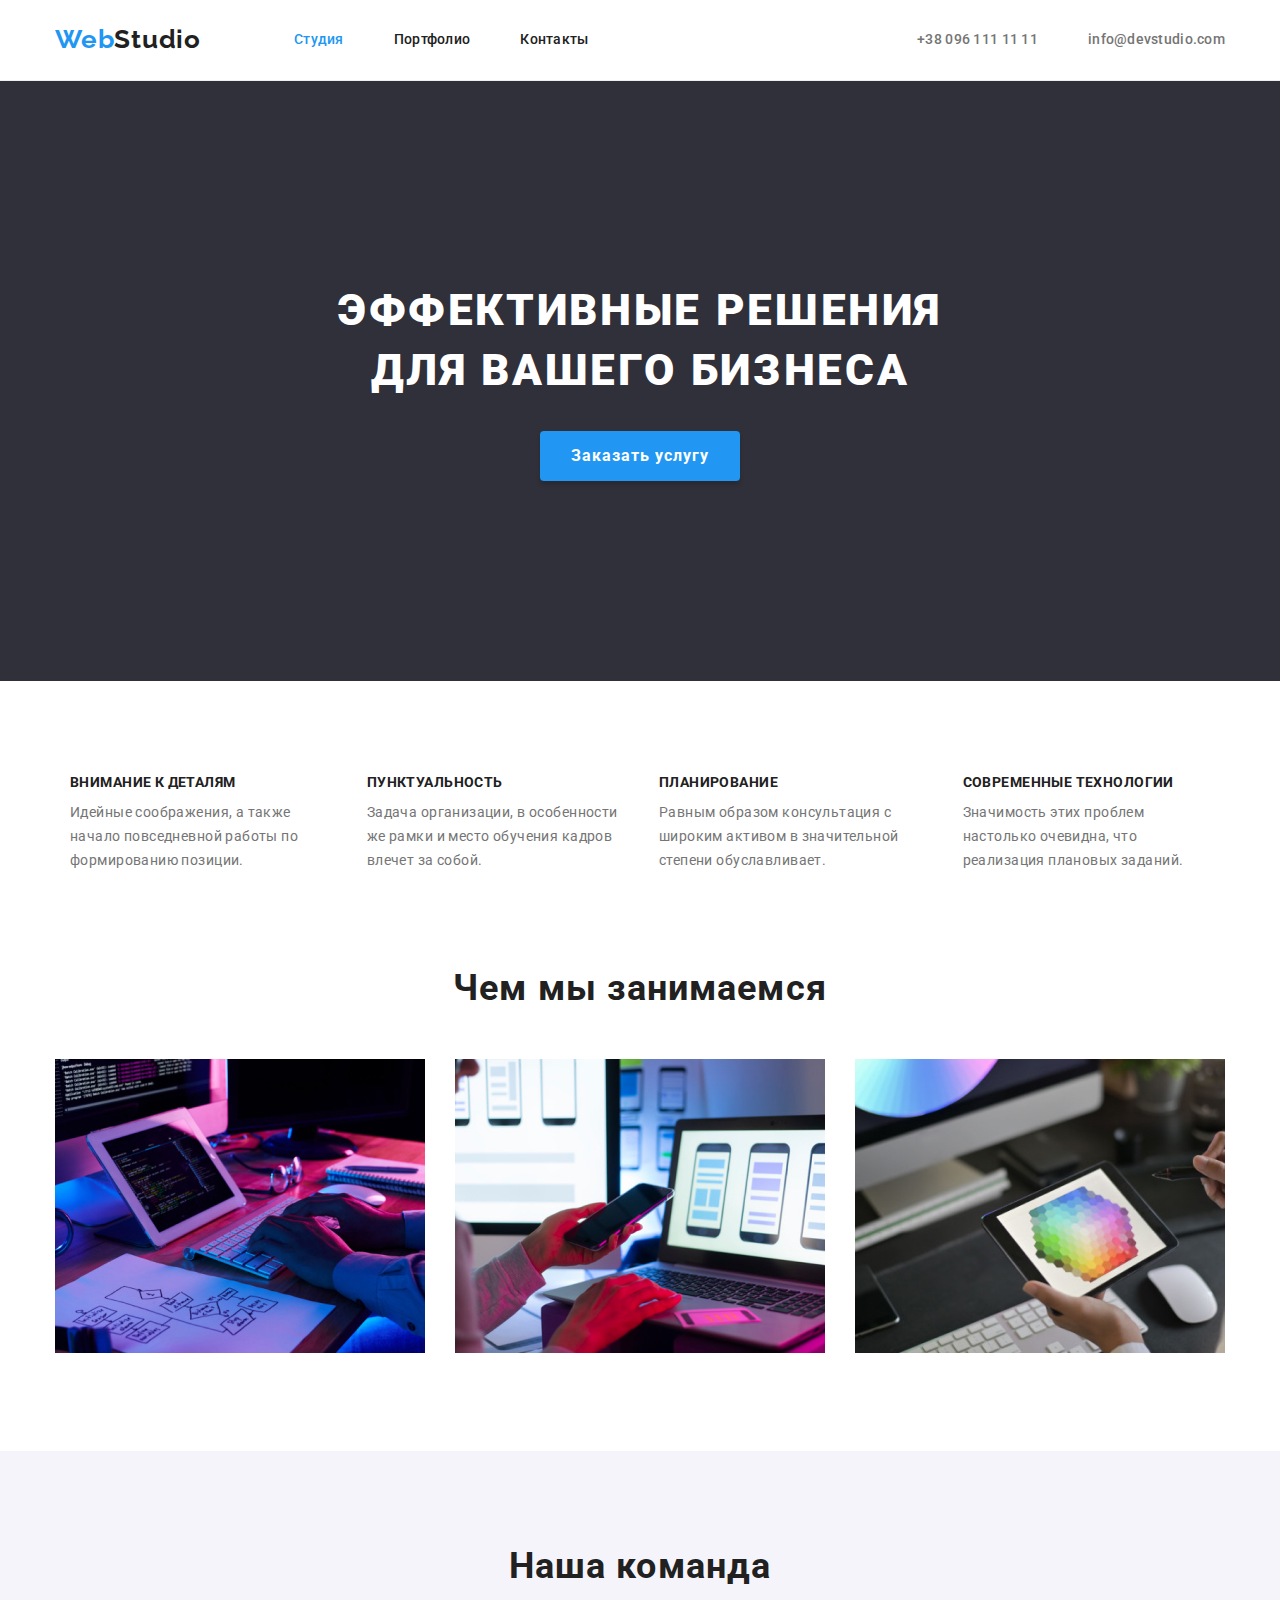
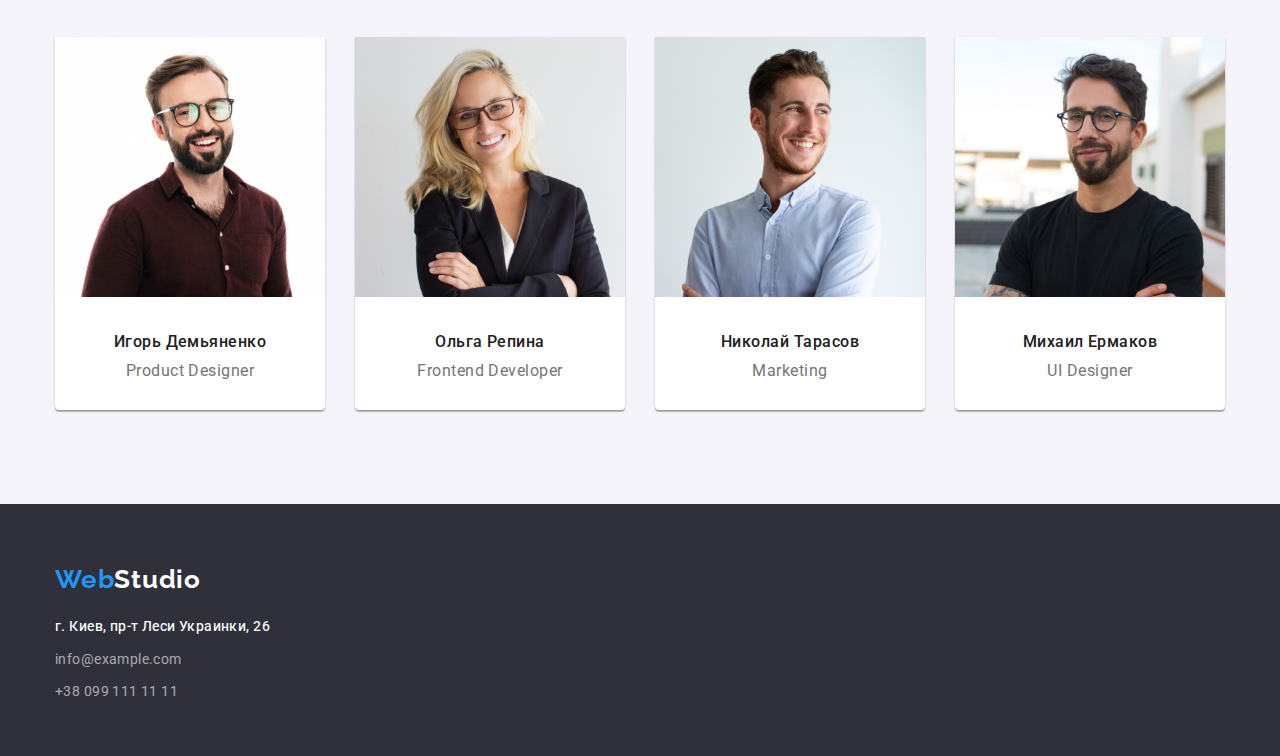
==== index.html @ ed9ee573 "go" ====
<!DOCTYPE html>
<html lang="en">
<head>
    <meta charset="UTF-8">
    <meta http-equiv="X-UA-Compatible" content="IE=edge">
    <meta name="viewport" content="width=device-width, initial-scale=1.0">
    <title>goit-markup</title>
    
    <link href="https://fonts.googleapis.com/css2?family=Raleway:wght@700&family=Roboto:wght@400;500;700;900&display=swap"
        rel="stylesheet">
    <link rel="stylesheet" href="https://cdnjs.cloudflare.com/ajax/libs/modern-normalize/1.0.0/modern-normalize.min.css" />
    <link rel="stylesheet" href="./css/styles.css">
</head>

<body>

    <header>
        <div class="container">
        <a href="./index.html"><span class="web">Web</span><span class="studio-up">Studio</span></a>
        <nav>
        <ul class="navigation">
            
            <li><a href="./index.html" class="studio active">Студия</a></li>
            <li><a href="./portfolio.html" class="portfolio">Портфолио</a></li>
            <li><a href="" class="contacts">Контакты</a></li>
        </ul>
        </nav> 
        <ul class="info">
            <li><a href="+380961111111" class="tel">+38 096 111 11 11</a></li>
            <li><a href="mailto:info@devstudio.com" class="mail">info@devstudio.com</a></li>
        </ul>
        </div>
    </header>

    <main>
        <section class="box-section">
            <div class="container">
            <h1 class="box-word">Эффективные решения для вашего бизнеса</h1>
            <button type="button" class="button-word">Заказать услугу</button>
            </div>
        </section>

            <section class="benefits-section">
                <div class="container">
                    
            <ul>
                <li>
                    <h3 class="detal">Внимание к деталям</h3>
                    <p class="detal-op">Идейные соображения, а также начало повседневной работы по формированию позиции.</p>
                </li>
                <li>
                    <h3 class="detal">Пунктуальность</h3>
                    <p class="detal-op">Задача организации, в особенности же рамки и место обучения кадров влечет за собой.</p>
                </li>
                <li>
                    <h3 class="detal">Планирование</h3>
                    <p class="detal-op">Равным образом консультация с широким активом в значительной степени обуславливает.</p>
                </li>
                <li>
                    <h3 class="detal">Современные технологии</h3>
                    <p class="detal-op">Значимость этих проблем настолько очевидна, что реализация плановых заданий.</p>
                </li>
            </ul>
            </div>
            </section>

            <section class="work-section">
                <div class="container">
            <h2>Чем мы занимаемся</h2>
            <ul>
                <li><img src="./images/box1.jpg" alt="Разработка ПО для ПК" width="370" height="294"></li>
                <li><img src="./images/box2.jpg" alt="Разработка мобильных приложений" width="370" height="294"></li>
                <li><img src="./images/box3.jpg" alt="Дизайн студия" width="370" height="294"></li>
            </ul>
            </div>
            </section>

            <section class="team-section">
                <div class="container">
            <h2>Наша команда</h2>
            <ul>
                <li>
                    <img src="./images/img.jpg" alt="дизайнер" width="270" height="260">
                    <div>
                    <h3 class="name">Игорь Демьяненко</h3>
                    <p class="name-op">Product Designer</p>
                    </div>
                </li>
                <li>
                    <img src="./images/img(1).jpg" alt="разработчик" width="270" height="260">
                    <div>
                    <h3 class="name">Ольга Репина</h3>
                    <p class="name-op">Frontend Developer</p>
                    </div>
                </li>
                <li>
                    <img src="./images/img(2).jpg" alt="маркетолог" width="270" height="260">
                    <div>
                    <h3 class="name">Николай Тарасов</h3>
                    <p class="name-op">Marketing</p>
                    </div>
                </li>
                <li>
                    <img src="./images/img(3).jpg" alt="дизайнер" width="270" height="260">
                    <div>
                    <h3 class="name">Михаил Ермаков</h3>
                    <p class="name-op">UI Designer</p>
                    </div>
                </li>
            </ul>
            </div>
            </section>
        
    </main>

    <footer>
        <div class="container">
            <div class="logo-down">
        <a href="./index.html"><span class="web-down">Web</span><span class="studio-down">Studio</span></a>
        </div>
        <address>
            <ul>
        <li><a href="https://www.google.com.ua/maps/place/%D0%B1%D1%83%D0%BB.+%D0%9B%D0%B5%D1%81%D0%B8+%D0%A3%D0%BA%D1%80%D0%B0%D0%B8%D0%BD%D0%BA%D0%B8,+26,+%D0%9A%D0%B8%D0%B5%D0%B2,+02000/@50.4265807,30.5361971,17z/data=!3m1!4b1!4m5!3m4!1s0x40d4cf0e033ecbe9:0x57a4dffefec77da0!8m2!3d50.4265807!4d30.5383858?hl=ru" class="map" target="_blank" rel="noreferrer noopener">г. Киев, пр-т Леси Украинки, 26</a></li>
        <li><a href="mailto:info@devstudio.com" class="mail-down">info@example.com</a></li>
        <li><a href="tel:+380961111111" class="tel-down">+38 099 111 11 11</a></li>
            </ul>
        </address>
        </div>
    </footer>

</body>

</html>
---- css/styles.css ----
html{
    box-sizing: border-box;
}
*,
*::before,
*::after{
    box-sizing: inherit;
}
* {
    margin: 0;
    padding: 0;
    border: 0;
}

div,
span {
    margin: 0;
    padding: 0;
    border: 0;
}
:root{
    --background-color: #ffffff;
    --brand-color: #2F303A;
    --button-color: #2196F3;
    --btn-color2:#F5F4FA;
    --text-color: #212121;
    --second-text: #757575;
}
body{
    font-family: -apple-system, BlinkMacSystemFont, 'Segoe UI', Roboto, Oxygen, Ubuntu, Cantarell,
     'Open Sans', 'Helvetica Neue', sans-serif;
       
    background: var(--background-color);
  
}
.container{
    width: 1200px;
    margin: 0 auto;
    padding: 0 15px;
  
}
button{
    cursor: pointer;
    font-family: 'Roboto';
    font-style: normal;
    border: none;
}
li{
    list-style-type: none;
}
a{
    text-decoration: none;
}
.benefits-section ul,.portfolio-section ul{
    display: flex;
    justify-content: center;
}

/* header */
header{
    /* border-bottom: 1px solid #EEEEEE; */
    box-sizing: border-box;
    padding: 24px 0 25px 0;
    border-bottom: 1px solid #EEEEEE;
    
}
header a,header ul,header nav, header div{
    background: var(--background-color);
    display: flex;
    flex-direction: row;
    justify-content: baseline;
    align-items: center;
    

}
.web{
        
    font-family: 'Raleway';
    font-style: normal;
    font-weight: 700;
    font-size: 26px;
    line-height: 1.19;
    /* identical to box height */
    
    letter-spacing: 0.03em;
    
    color: var(--button-color);
}
.studio-up{
    
    
    font-family: 'Raleway';
    font-style: normal;
    font-weight: 700;
    font-size: 26px;
    line-height: 1.19;
    /* identical to box height */
    
    letter-spacing: 0.03em;
    
    color: var(--text-color);
    margin-right: 93px;
}

.studio:hover,.portfolio:hover,.contacts:hover,.mail:hover,.tel:hover,.map:hover,.mail-down:hover,.tel-down:hover,
.button-portfolio:hover{
    color: var(--button-color);
}
.studio:focus,.portfolio:focus,.contacts:focus,.mail:focus,.tel:focus,.map:focus,.mail-down:focus,.tel-down:focus,
.button-portfolio:focus {
    color: var(--button-color);}
.navigation,
.info{
    font-style: normal;
    font-weight: 500;
    font-size: 14px;
    line-height: 1.5;
    letter-spacing: 0.02em;
    margin-left: auto;
    
}
.active{ --text-color:var(--button-color);}

.studio{
margin-right: 50px;
    color: var(--text-color);
}

.portfolio{
    margin-right: 50px;
    color: var(--text-color);
}
.contacts{
   
    color: var(--text-color);
}
.tel{
   margin-right: 50px;
    color: var(--second-text);
}
.mail{
   
    color: var(--second-text);
}
/* blue box */
.box-section div{
   padding: 200px 0 200px 0;
   display: flex;
   flex-direction: column;
   align-items: center;
}
.box-section{
    height: 600px;
    background: var(--brand-color);
    
}
.box-word{
    font-family: 'Roboto';
    font-style: normal;
    width: 696px;
    height: 120px;
    font-weight: 900;
    font-size: 44px;
    line-height: 1.36;
    /* or 136% */
   
    text-align: center;
    letter-spacing: 0.06em;
    text-transform: uppercase;
    margin:0;
    color: var(--background-color);
}

.box-section button{
    width: 200px;
    height: 50px;
    margin-top: 30px;
    background: var(--button-color);
    box-shadow: 0px 4px 4px rgba(0, 0, 0, 0.15);
    border-radius: 4px;
}
.button-word{
    font-family: 'Roboto';
    font-style: normal;
font-weight: 700;
font-size: 16px;
line-height: 1.87;
align-items: center;
text-align: center;
letter-spacing: 0.06em;

color: var(--background-color);

}


/* main */
.benefits-section{
padding: 94px 0 94px 0;
}
.benefits-section li{
    margin:0 15px;
}
.detal{
   margin: 0 0 10px 0; 
font-weight: 700;
font-size: 14px;
line-height: 1.14;
letter-spacing: 0.03em;
text-transform: uppercase;

color: var(--text-color);
}
.detal-op{
    margin: 0;
font-size: 14px;
line-height: 1.71;
/* or 171% */

letter-spacing: 0.03em;

color: var(--second-text);
}
.work-section{
    padding-bottom: 94px;
}
.work-section ul{
    
    display: flex;
    flex-wrap: wrap;
    margin-left: -30px;
    margin-top: -30px;
    padding: 0;
    list-style: none;
}
.work-section li{
   
    margin-left: 30px;
    margin-top: 30px;
    
    flex-basis: calc((100% - 90px) / 3);
    background: var(--background-color);
    box-sizing: border-box;
}
.work-section h2{
    margin-bottom: 50px;
    font-weight: 700;
    font-size: 36px;
    line-height: 1.17;
    text-align: center;
    letter-spacing: 0.03em;
    
    color: var(--text-color);
}
.team-section{
    background: #F5F4FA;
    padding: 94px 0;
    
}
.team-section ul{
    display: flex;
    flex-wrap: wrap;
    margin-left: -30px;
    margin-top: -30px;
    padding: 0;
    list-style: none;
}

.team-section h2{
    
    margin-bottom:50px;
    font-weight: 700;
    font-size: 36px;
    line-height: 1.17;
    text-align: center;
    letter-spacing: 0.03em;
    
    color: var(--text-color);
}



.team-section li{
    max-width: 270px;
    
    background: var(--background-color);
        
    box-shadow: 0px 1px 3px rgba(0, 0, 0, 0.12),
    0px 1px 1px rgba(0, 0, 0, 0.14),
    0px 2px 1px rgba(0, 0, 0, 0.2);
    border-radius: 0px 0px 4px 4px;
        
    margin-left: 30px;
    margin-top: 30px;
    
    flex-basis: calc((100% - 120px) / 4);
    background: var(--background-color);
    box-sizing: border-box;
}
.team-section ul div{
    text-align: center;
    padding: 30px 0;

}
.name{
    font-weight: 500;
    font-size: 16px;
    line-height: 1.19;
    /* identical to box height */
    
    text-align: center;
    letter-spacing: 0.03em;
    
    color: var(--text-color);
    margin-bottom: 10px;
}
.name-op{
    font-weight: 400;
    font-size: 16px;
    line-height: 1.19;
    /* identical to box height */
    
    text-align: center;
    letter-spacing: 0.03em;
    
    color: var(--second-text);
}


/* portfolio */
.portfolio-section{
    padding-top: 94px;
    padding-bottom: 94px;
}
.portfolio-bg-word{
    font-family: 'Roboto';
    font-style: normal;
font-weight: 500;
font-size: 16px;
line-height: 1.63;
/* identical to box height, or 162% */

text-align: center;
letter-spacing: 0.03em;
padding: 6px 22px;
}
.button-portfolio li{
    padding-right: 8px;
}
.button-portfolio li:last-child{
    padding-right: 0;
}
.button-portfolio button{
    background: var(--btn-color2);
    border-radius: 4px;

    /* box-shadow: 0px 3px 1px rgba(0, 0, 0, 0.1),
    0px 1px 2px rgba(0, 0, 0, 0.08),
    0px 2px 2px rgba(0, 0, 0, 0.12); */
}
.button-portfolio button:hover{
    color: var(--background-color);
    background-color: var(--button-color);
}
.button-portfolio button:focus {
    color: var(--background-color);
    background-color: var(--button-color);
}
.button-portfolio{
    margin: 0 0 50px 0;
    
}
.net{
    display: flex;
    flex-wrap: wrap;
     margin-left: -30px;
 margin-top: -30px;
    padding: 0;
    list-style: none;
}
.net li{
    margin-left: 30px;
    margin-top: 30px;
      max-width: 370px;  
    flex-basis: calc((100% - 90px) / 3);
    background: var(--background-color);
    border: 1px solid #EEEEEE;
    box-sizing: border-box;
    }
    
   .net div{
       padding: 20px 24px;
   }

.name-box{
    font-family: 'Roboto';
    font-style: normal;
    font-weight: 700;
    font-size: 18px;
    line-height: 2;
    /* identical to box height, or 200% */
    
    letter-spacing: 0.06em;
    color: var(--text-color);
}
.name-op-box{
    font-family: 'Roboto';
    font-style: normal;
    font-weight: 400;
    font-size: 16px;
    line-height: 1.87;
    /* identical to box height, or 188% */
    
    letter-spacing: 0.03em;
    color: var(--second-text);
}
footer{
    height: 252px;
    background-color: var(--brand-color);
}
footer {
  padding: 60px 0 60px 0;  
}
.logo-down{
    margin-bottom: 20px;
}
.web-down{
   
    font-family: 'Raleway';
    font-style: normal;
    font-weight: 700;
    font-size: 26px;
    line-height: 1.19;
    /* identical to box height */
    
    letter-spacing: 0.03em;
    
    color: var(--button-color);
}
.studio-down{
    
    font-family: 'Raleway';
    font-style: normal;
    font-weight: 700;
    font-size: 26px;
    line-height: 1.19;
    /* identical to box height */
    
    letter-spacing: 0.03em;
    
    color: var(--background-color);
}

address li{
    margin-bottom: 9px;
}
address li:last-child{
    margin-bottom: 0;
}
.map{
    font-style: normal;
    font-weight: 450;
    font-size: 14px;
    line-height: 1.7;
    /* or 171% */
    
    letter-spacing: 0.03em;
    
    color: var(--background-color);
}
.mail-down,.tel-down{
    font-style: normal;
    font-weight: 400;
    font-size: 14px;
    line-height: 1.7;
    /* or 171% */
    
    letter-spacing: 0.03em;
    
    color: rgba(255, 255, 255, 0.6);
}
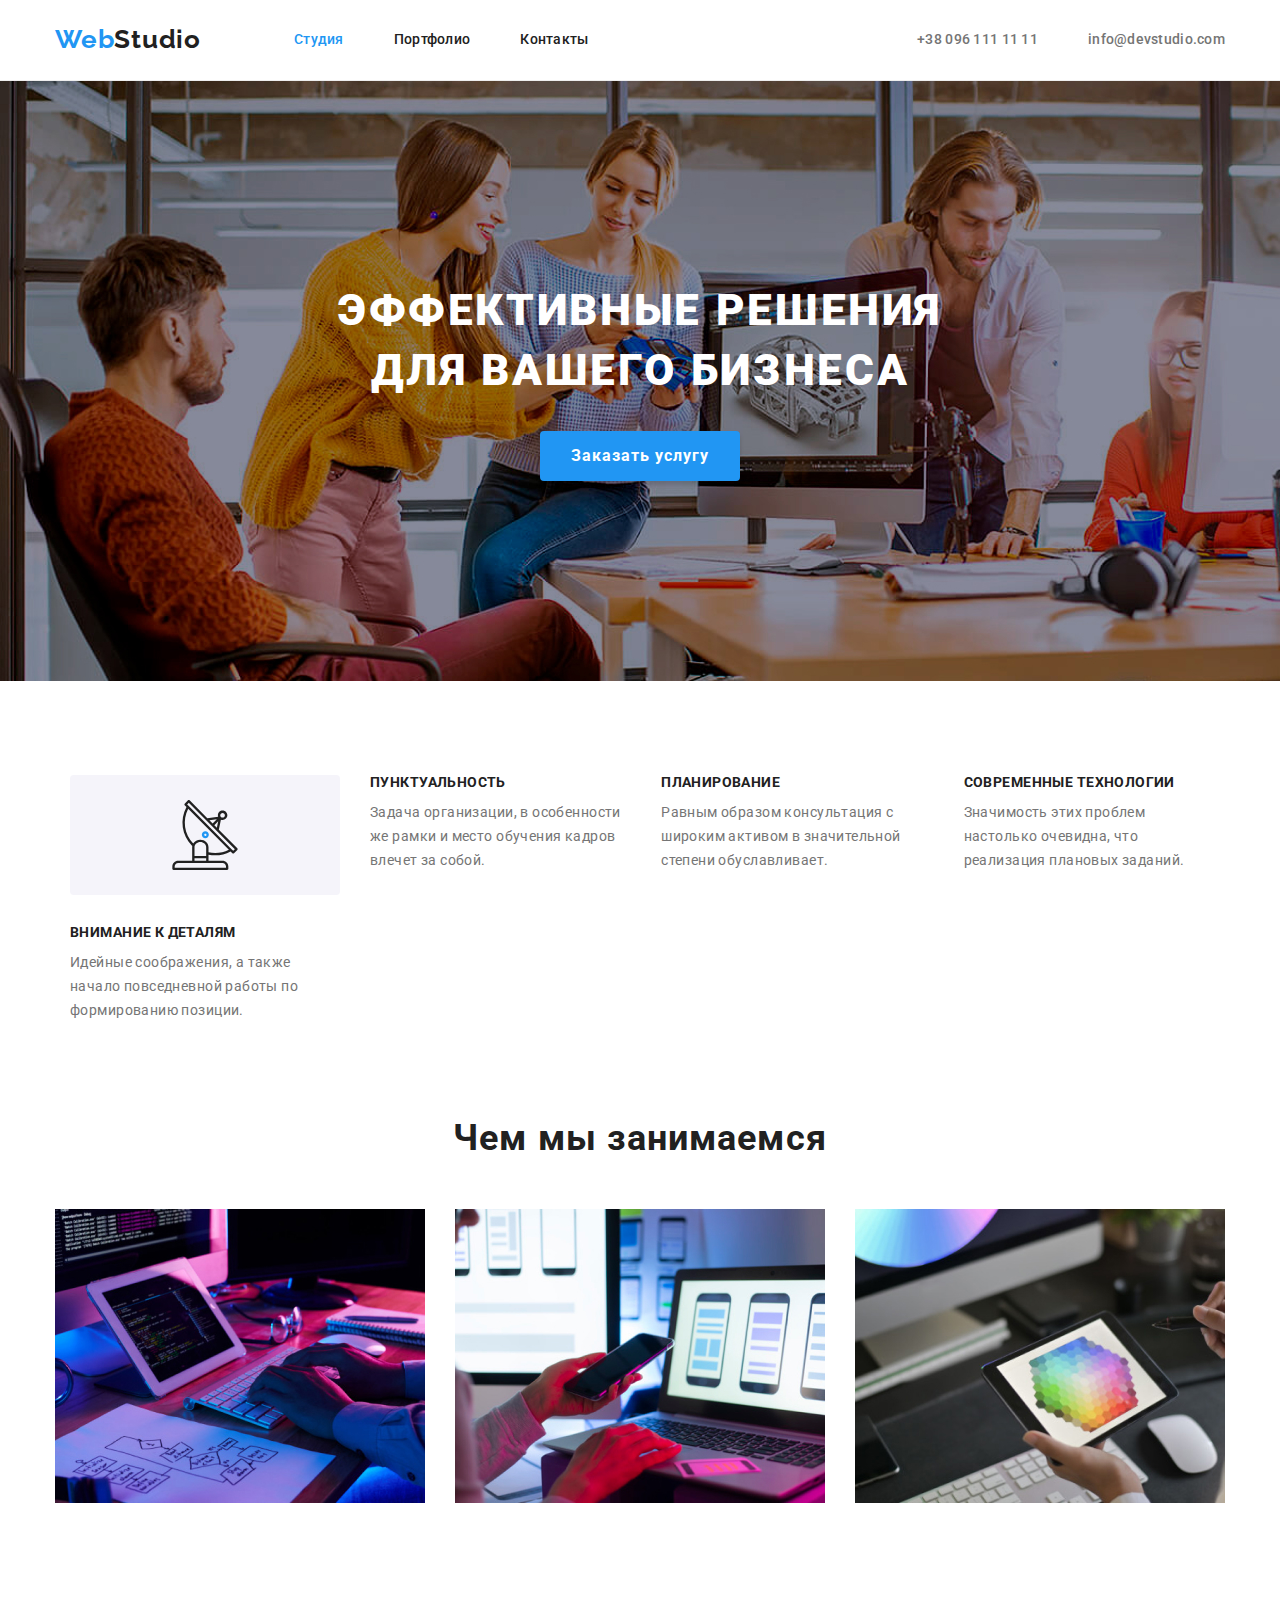
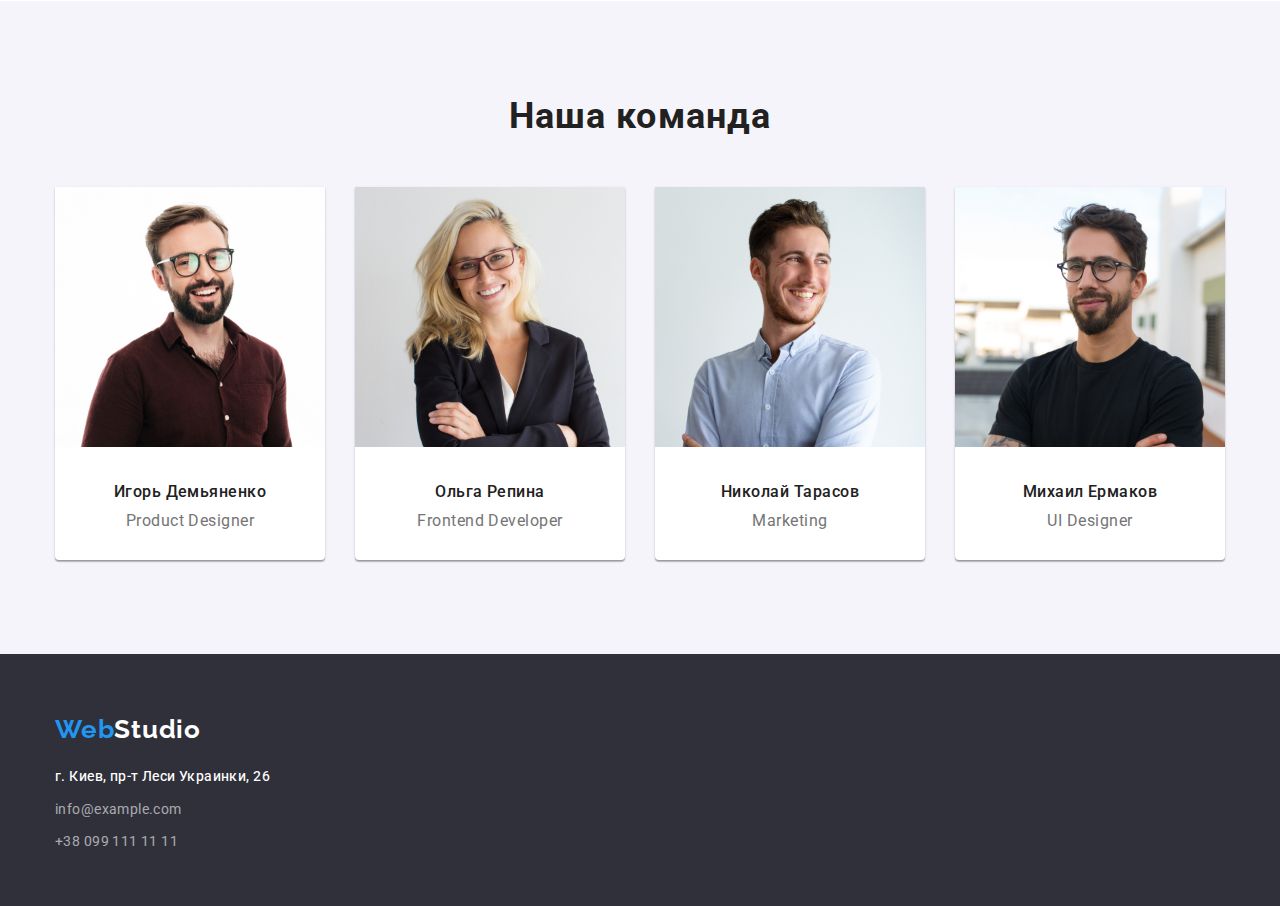
==== commit 5502bde0: "new" ====
--- a/index.html
+++ b/index.html
@@ -15,6 +15,7 @@
 <body>
 
     <header>
+        
         <div class="container">
         <a href="./index.html"><span class="web">Web</span><span class="studio-up">Studio</span></a>
         <nav>
@@ -35,6 +36,7 @@
     <main>
         <section class="box-section">
             <div class="container">
+                
             <h1 class="box-word">Эффективные решения для вашего бизнеса</h1>
             <button type="button" class="button-word">Заказать услугу</button>
             </div>
@@ -44,9 +46,12 @@
                 <div class="container">
                     
             <ul>
-                <li>
-                    <h3 class="detal">Внимание к деталям</h3>
-                    <p class="detal-op">Идейные соображения, а также начало повседневной работы по формированию позиции.</p>
+                <li> 
+                    <div class="icon"></div>
+                    <div>
+                        <h3 class="detal">Внимание к деталям</h3>
+                        <p class="detal-op">Идейные соображения, а также начало повседневной работы по формированию позиции.</p>
+                    </div>
                 </li>
                 <li>
                     <h3 class="detal">Пунктуальность</h3>
--- a/css/styles.css
+++ b/css/styles.css
@@ -151,8 +151,9 @@
 }
 .box-section{
     height: 600px;
-    background: var(--brand-color);
-    
+      
+    background-image:  url(../images/background-bg.jpg);
+  background-color: rgba(47, 48, 58, 0.4);
 }
 .box-word{
     font-family: 'Roboto';
@@ -200,6 +201,19 @@
 }
 .benefits-section li{
     margin:0 15px;
+}
+.icon{
+    height: 120px;
+    width: 270px;
+    background: #F5F4FA;
+    border-radius: 4px;
+    align-items: center;
+    margin-bottom: 30px;
+}
+.icon:nth-child(1){
+    background-image: url(../images/qw/circul.svg), url(../images/qw/circul2.svg);
+    background-repeat: no-repeat;
+    background-position: center;
 }
 .detal{
    margin: 0 0 10px 0; 
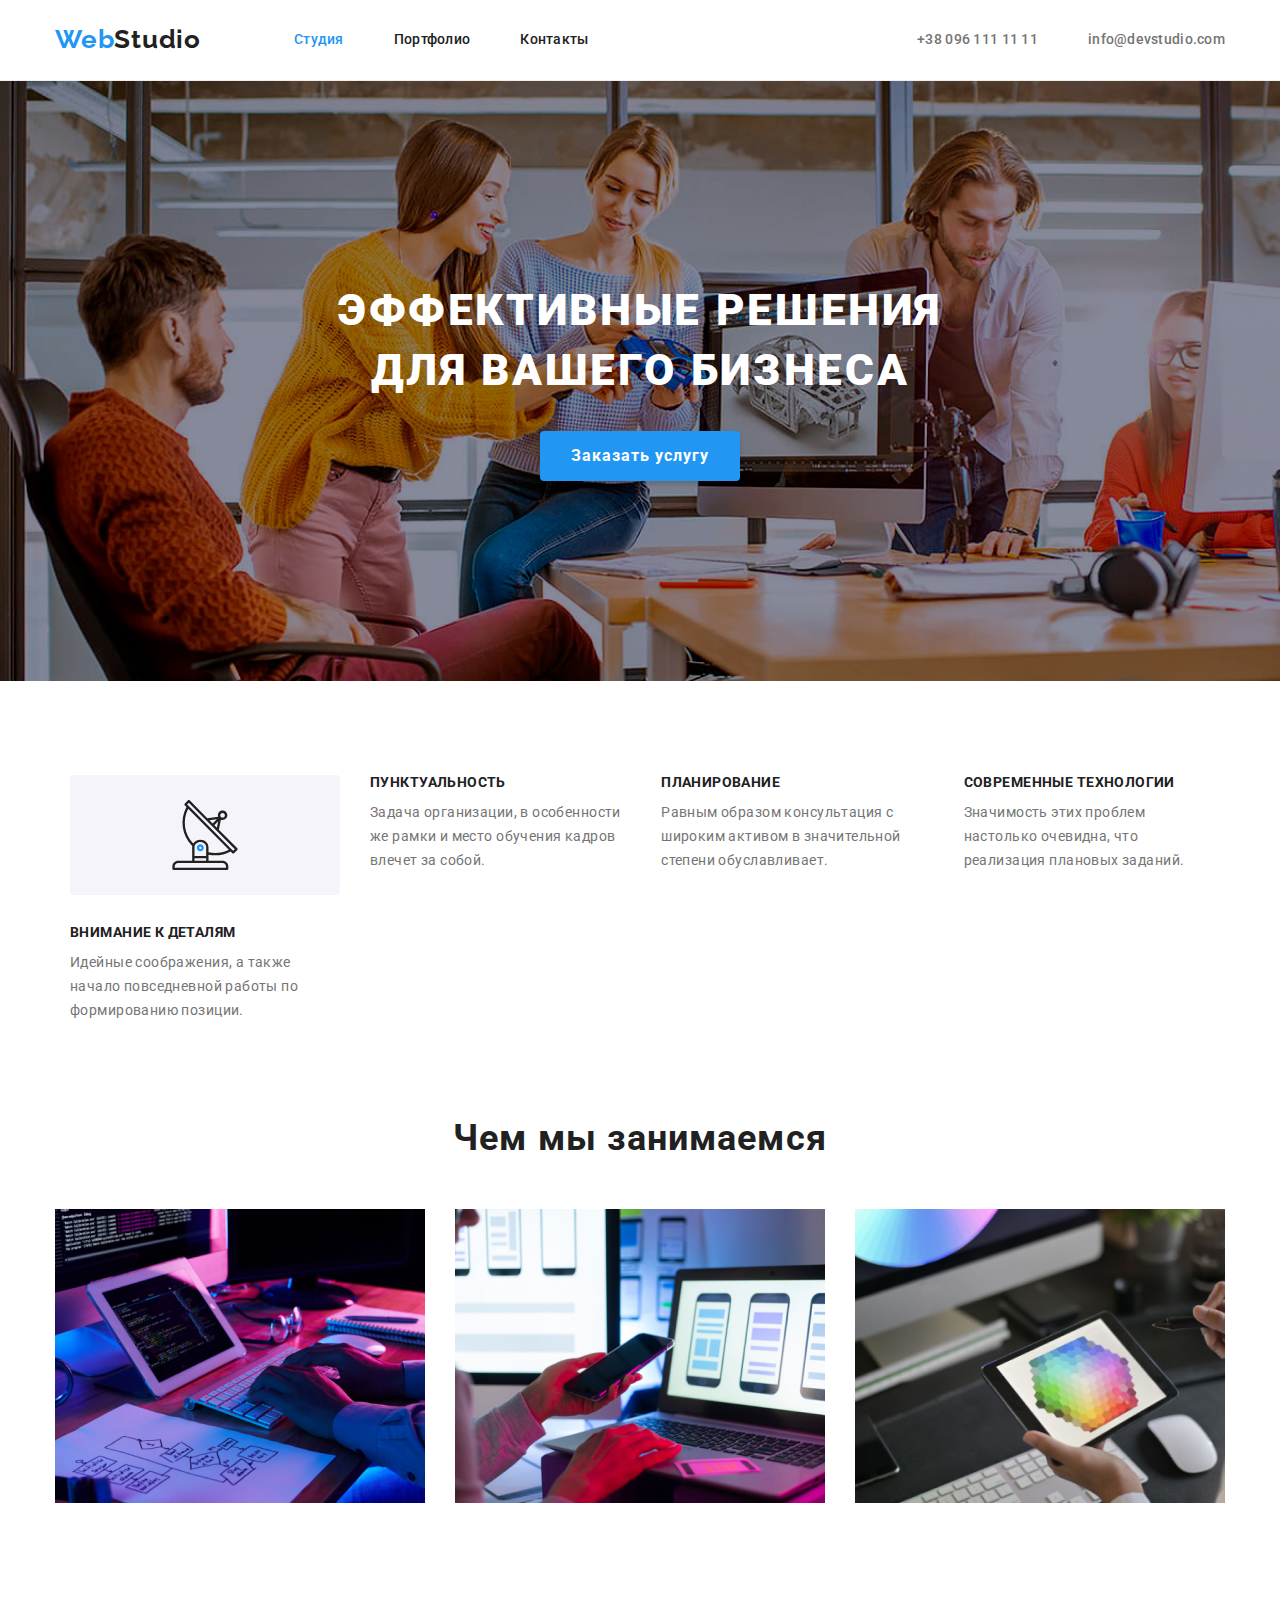
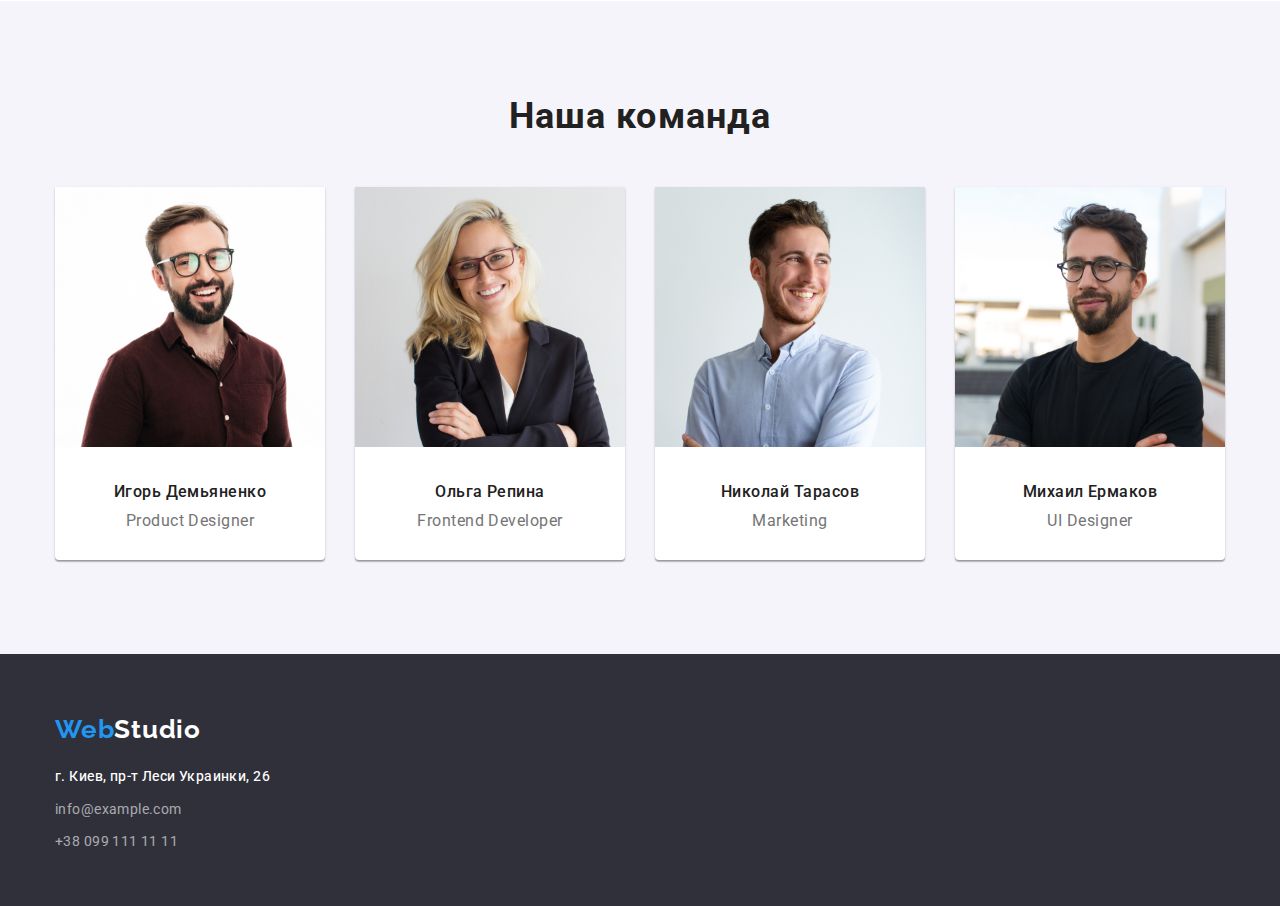
==== commit ee240fb3: "main" ====
--- a/index.html
+++ b/index.html
@@ -73,9 +73,9 @@
                 <div class="container">
             <h2>Чем мы занимаемся</h2>
             <ul>
-                <li><img src="./images/box1.jpg" alt="Разработка ПО для ПК" width="370" height="294"></li>
-                <li><img src="./images/box2.jpg" alt="Разработка мобильных приложений" width="370" height="294"></li>
-                <li><img src="./images/box3.jpg" alt="Дизайн студия" width="370" height="294"></li>
+                <li><img src="./images/main/box1.jpg" alt="Разработка ПО для ПК" width="370" height="294"></li>
+                <li><img src="./images/main/box2.jpg" alt="Разработка мобильных приложений" width="370" height="294"></li>
+                <li><img src="./images/main/box3.jpg" alt="Дизайн студия" width="370" height="294"></li>
             </ul>
             </div>
             </section>
@@ -85,28 +85,28 @@
             <h2>Наша команда</h2>
             <ul>
                 <li>
-                    <img src="./images/img.jpg" alt="дизайнер" width="270" height="260">
+                    <img src="./images/main/img.jpg" alt="дизайнер" width="270" height="260">
                     <div>
                     <h3 class="name">Игорь Демьяненко</h3>
                     <p class="name-op">Product Designer</p>
                     </div>
                 </li>
                 <li>
-                    <img src="./images/img(1).jpg" alt="разработчик" width="270" height="260">
+                    <img src="./images/main/img(1).jpg" alt="разработчик" width="270" height="260">
                     <div>
                     <h3 class="name">Ольга Репина</h3>
                     <p class="name-op">Frontend Developer</p>
                     </div>
                 </li>
                 <li>
-                    <img src="./images/img(2).jpg" alt="маркетолог" width="270" height="260">
+                    <img src="./images/main/img(2).jpg" alt="маркетолог" width="270" height="260">
                     <div>
                     <h3 class="name">Николай Тарасов</h3>
                     <p class="name-op">Marketing</p>
                     </div>
                 </li>
                 <li>
-                    <img src="./images/img(3).jpg" alt="дизайнер" width="270" height="260">
+                    <img src="./images/main/img(3).jpg" alt="дизайнер" width="270" height="260">
                     <div>
                     <h3 class="name">Михаил Ермаков</h3>
                     <p class="name-op">UI Designer</p>
--- a/css/styles.css
+++ b/css/styles.css
@@ -152,7 +152,7 @@
 .box-section{
     height: 600px;
       
-    background-image:  url(../images/background-bg.jpg);
+    background-image:  url(../images/main/background-bg.jpg);
   background-color: rgba(47, 48, 58, 0.4);
 }
 .box-word{
@@ -211,7 +211,7 @@
     margin-bottom: 30px;
 }
 .icon:nth-child(1){
-    background-image: url(../images/qw/circul.svg), url(../images/qw/circul2.svg);
+    background-image: url(../images/main/icon/antenna.svg);
     background-repeat: no-repeat;
     background-position: center;
 }
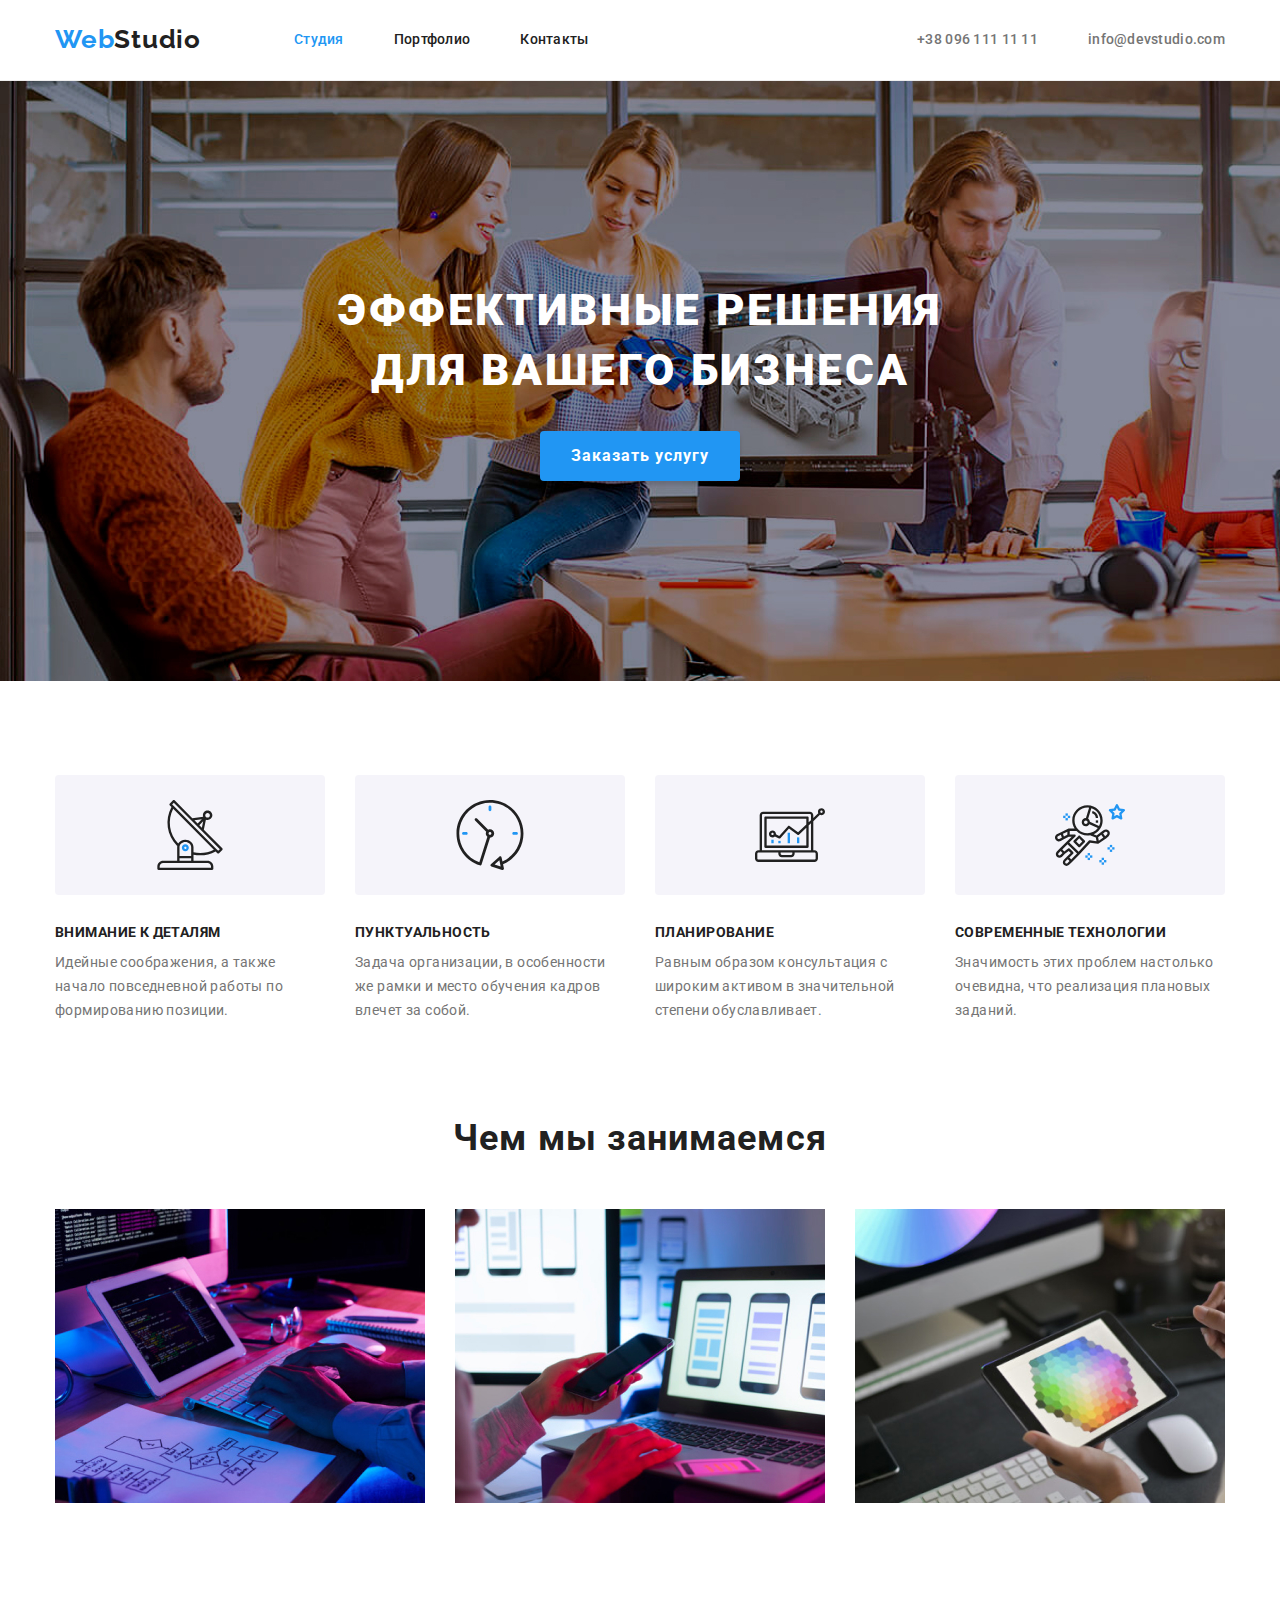
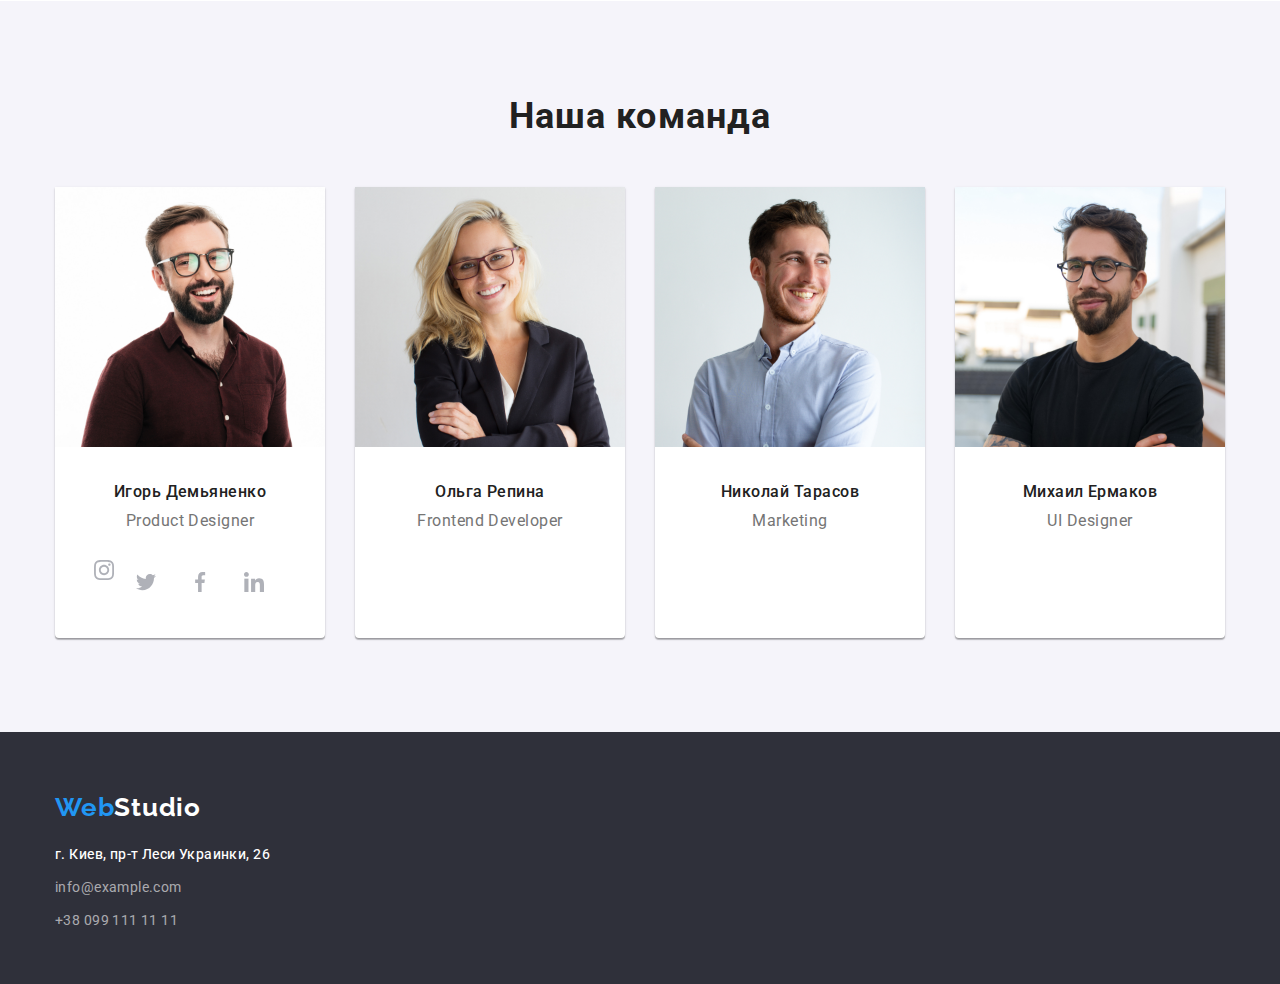
==== commit 888be3f2: "new" ====
--- a/index.html
+++ b/index.html
@@ -47,23 +47,32 @@
                     
             <ul>
                 <li> 
-                    <div class="icon"></div>
+                    <div class="antenna"></div>
                     <div>
                         <h3 class="detal">Внимание к деталям</h3>
                         <p class="detal-op">Идейные соображения, а также начало повседневной работы по формированию позиции.</p>
                     </div>
                 </li>
                 <li>
+                    <div class="clock"></div>
+                    <div>
                     <h3 class="detal">Пунктуальность</h3>
                     <p class="detal-op">Задача организации, в особенности же рамки и место обучения кадров влечет за собой.</p>
+                    </div>
                 </li>
                 <li>
+                    <div class="diagram"></div>
+                    <div>
                     <h3 class="detal">Планирование</h3>
                     <p class="detal-op">Равным образом консультация с широким активом в значительной степени обуславливает.</p>
+                    </div>
                 </li>
                 <li>
+                    <div class="astronaut"></div>
+                    <div>
                     <h3 class="detal">Современные технологии</h3>
                     <p class="detal-op">Значимость этих проблем настолько очевидна, что реализация плановых заданий.</p>
+                    </div>
                 </li>
             </ul>
             </div>
@@ -83,12 +92,20 @@
             <section class="team-section">
                 <div class="container">
             <h2>Наша команда</h2>
-            <ul>
+            <ul class="our-team">
                 <li>
                     <img src="./images/main/img.jpg" alt="дизайнер" width="270" height="260">
                     <div>
                     <h3 class="name">Игорь Демьяненко</h3>
                     <p class="name-op">Product Designer</p>
+                    </div>
+                    <div>
+                        <ul class="soc-link">
+                            <li><a href=""><img src="./images/main/icon/Social-links/instagram.svg" alt=""></a></li>
+                            <li><a href=""><img src="./images/main/icon/Social-links/twiter.svg" alt=""></a></li>
+                            <li><a href=""><img src="./images/main/icon/Social-links/facebook.svg" alt=""></a></li>
+                            <li><a href=""><img src="./images/main/icon/Social-links/in.svg" alt=""></a></li>
+                        </ul>
                     </div>
                 </li>
                 <li>
--- a/css/styles.css
+++ b/css/styles.css
@@ -202,7 +202,7 @@
 .benefits-section li{
     margin:0 15px;
 }
-.icon{
+.antenna,.clock,.diagram,.astronaut{
     height: 120px;
     width: 270px;
     background: #F5F4FA;
@@ -210,8 +210,23 @@
     align-items: center;
     margin-bottom: 30px;
 }
-.icon:nth-child(1){
+.antenna:nth-child(1){
     background-image: url(../images/main/icon/antenna.svg);
+    background-repeat: no-repeat;
+    background-position: center;
+}
+.clock:nth-child(1) {
+    background-image: url(../images/main/icon/clock.svg);
+    background-repeat: no-repeat;
+    background-position: center;
+}
+.diagram:nth-child(1) {
+    background-image: url(../images/main/icon/diagram.svg);
+    background-repeat: no-repeat;
+    background-position: center;
+}
+.astronaut:nth-child(1) {
+    background-image: url(../images/main/icon/astronaut.svg);
     background-repeat: no-repeat;
     background-position: center;
 }
@@ -271,7 +286,7 @@
     padding: 94px 0;
     
 }
-.team-section ul{
+.team-section ul:nth-child(2){
     display: flex;
     flex-wrap: wrap;
     margin-left: -30px;
@@ -294,7 +309,7 @@
 
 
 
-.team-section li{
+.our-team >li{
     max-width: 270px;
     
     background: var(--background-color);
@@ -311,11 +326,24 @@
     background: var(--background-color);
     box-sizing: border-box;
 }
-.team-section ul div{
+.team-section ul div:nth-child(2){
     text-align: center;
     padding: 30px 0;
 
 }
+.team-section ul div:nth-child(3) {
+    padding-bottom: 30px ;
+}
+.soc-link{
+    display: flex;
+    justify-content: center;    
+}
+.soc-link li{
+    margin-right: 10px;
+}
+
+
+
 .name{
     font-weight: 500;
     font-size: 16px;
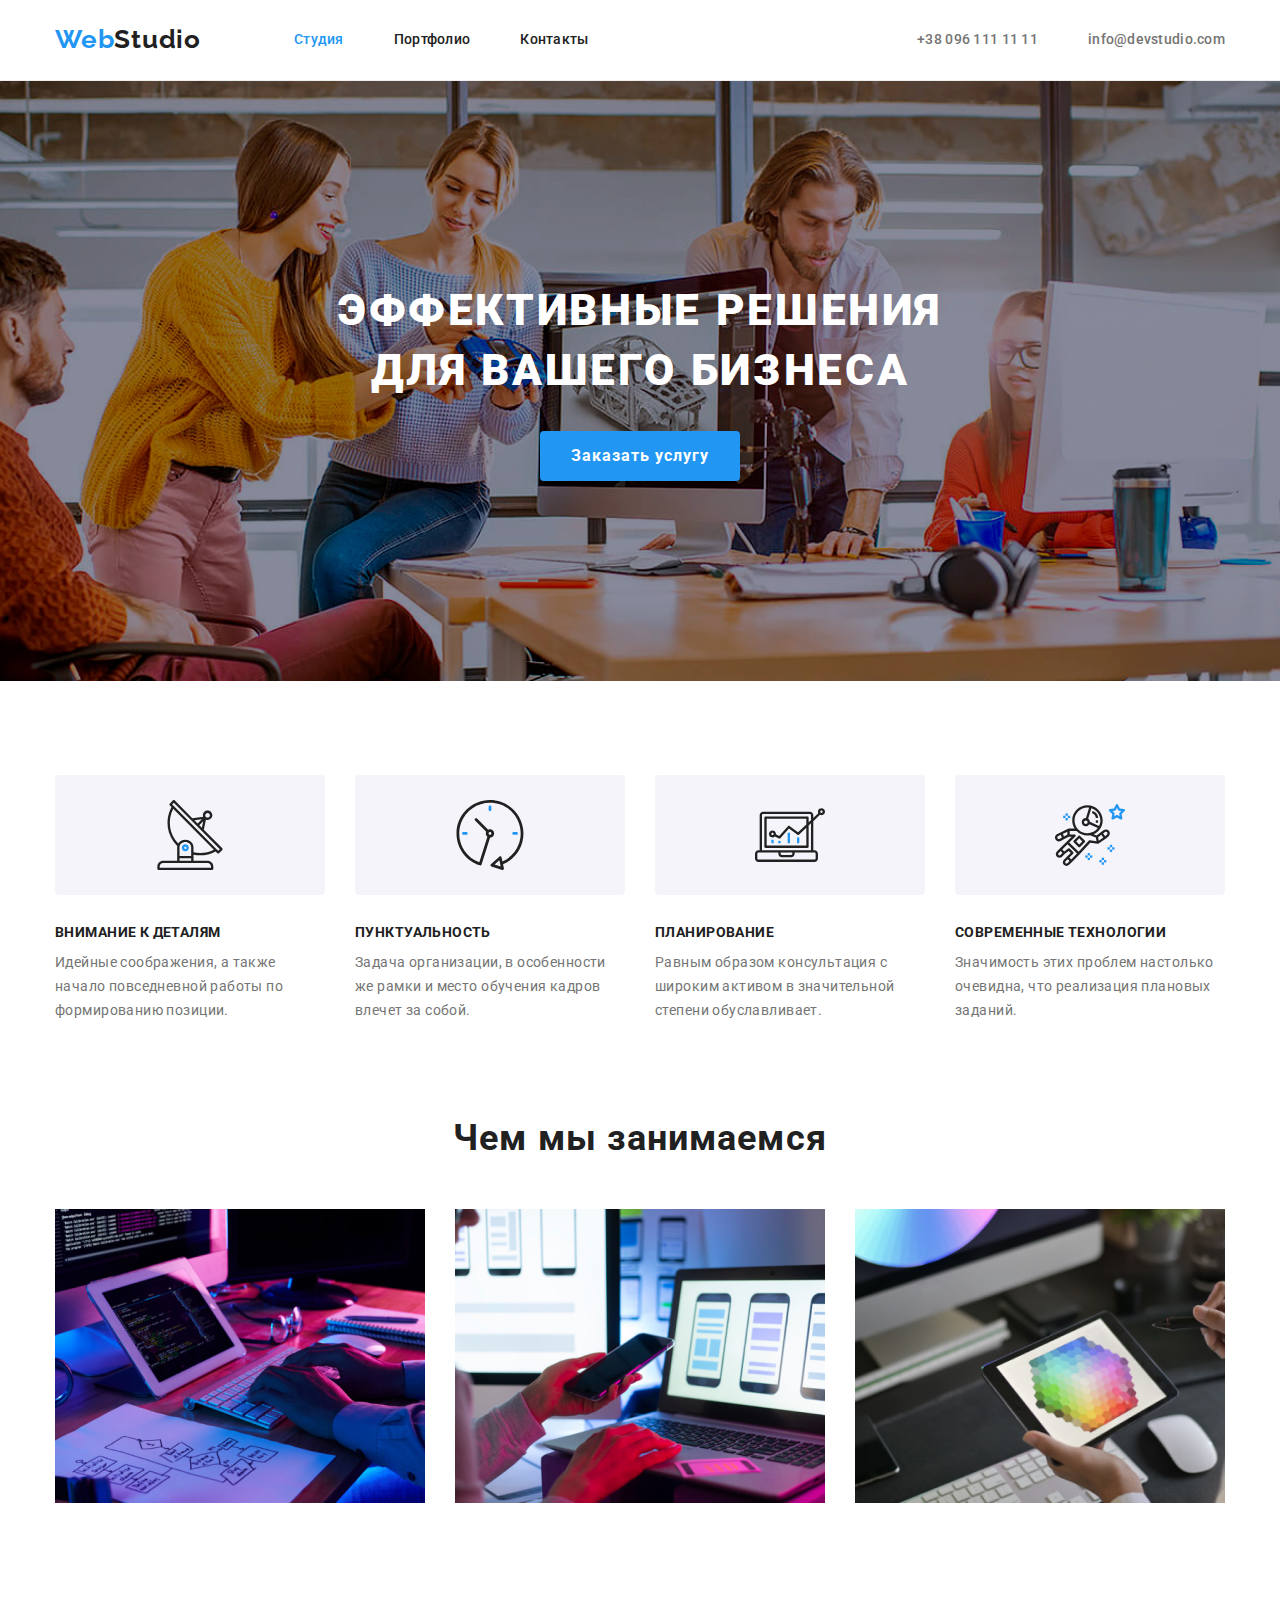
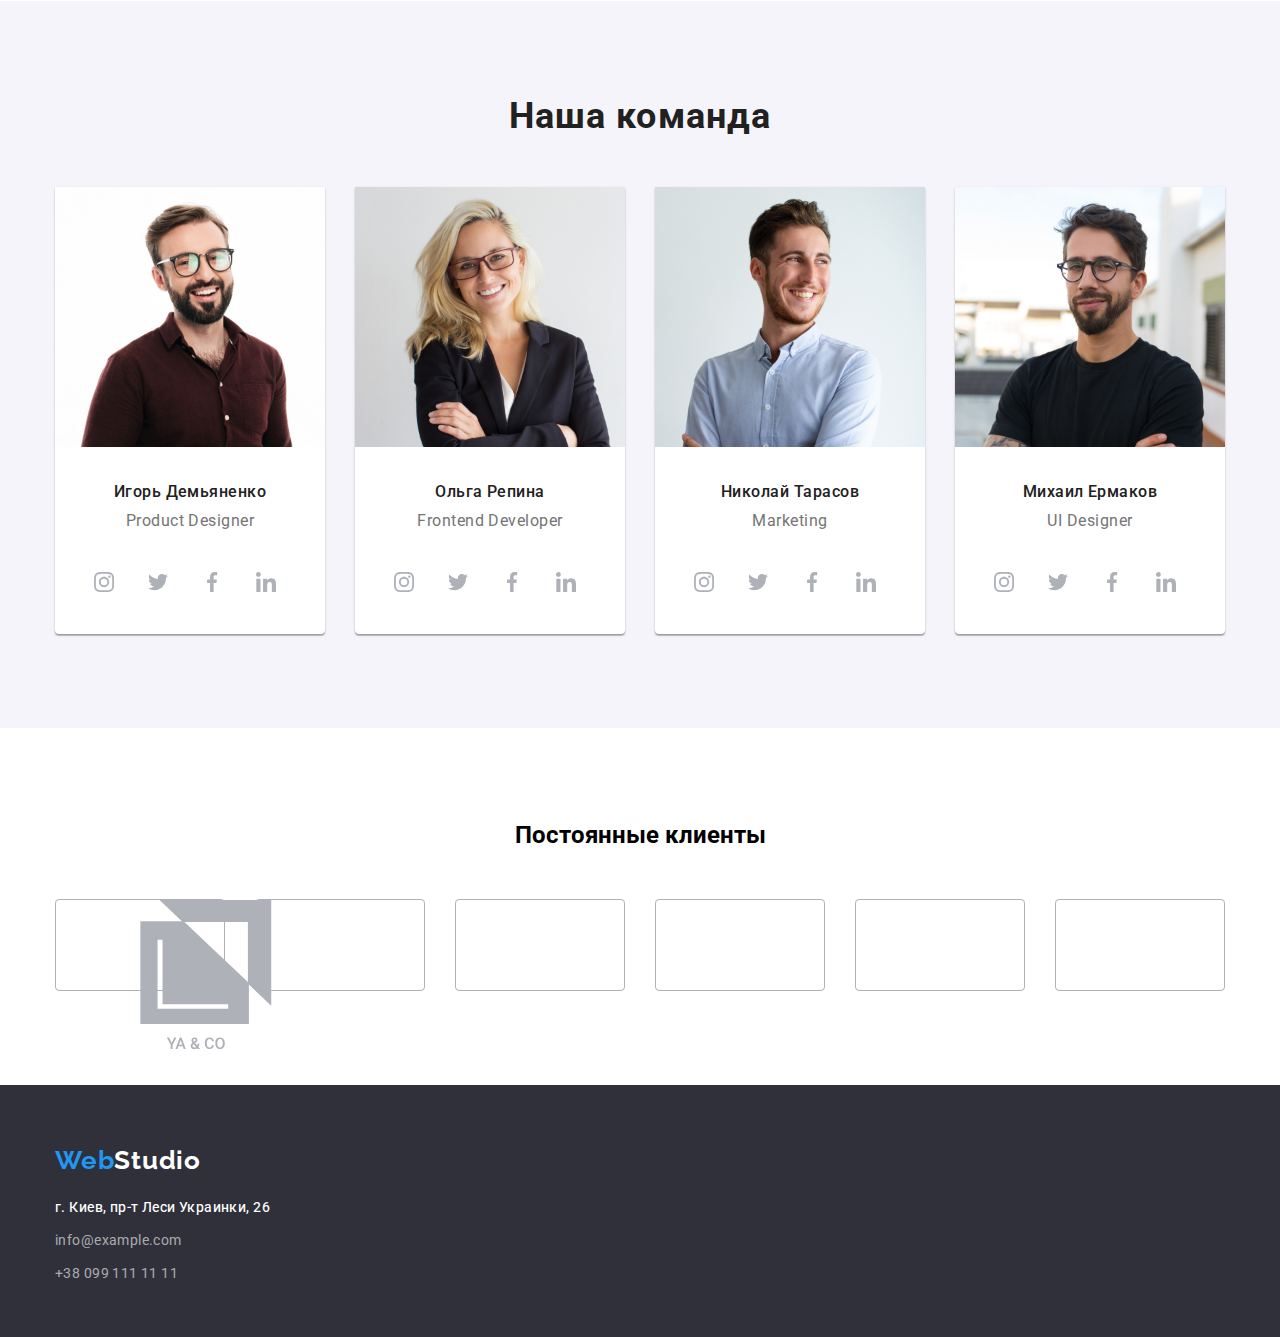
==== commit c9aad076: "new" ====
--- a/index.html
+++ b/index.html
@@ -100,11 +100,35 @@
                     <p class="name-op">Product Designer</p>
                     </div>
                     <div>
-                        <ul class="soc-link">
-                            <li><a href=""><img src="./images/main/icon/Social-links/instagram.svg" alt=""></a></li>
-                            <li><a href=""><img src="./images/main/icon/Social-links/twiter.svg" alt=""></a></li>
-                            <li><a href=""><img src="./images/main/icon/Social-links/facebook.svg" alt=""></a></li>
-                            <li><a href=""><img src="./images/main/icon/Social-links/in.svg" alt=""></a></li>
+                        <ul class="soc">
+                           <li >
+                               <a class="size-icon" href="" >
+                                   <svg class="icon">
+                                       <use href="./icon.svg#icon-instagram"></use>
+                                   </svg>
+                               </a>
+                           </li>
+                            <li >
+                                <a class="size-icon" href="">
+                                    <svg class="icon">
+                                        <use href="./icon.svg#icon-twitter"></use>
+                                    </svg>
+                                </a>
+                            </li>
+                            <li>
+                                <a class="size-icon" href="">
+                                    <svg class="icon">
+                                        <use href="./icon.svg#icon-facebook"></use>
+                                    </svg>
+                                </a>
+                            </li>
+                            <li >
+                                <a class="size-icon" href="">
+                                    <svg class="icon">
+                                        <use href="./icon.svg#icon-in"></use>
+                                    </svg>
+                                </a>
+                            </li>
                         </ul>
                     </div>
                 </li>
@@ -114,6 +138,38 @@
                     <h3 class="name">Ольга Репина</h3>
                     <p class="name-op">Frontend Developer</p>
                     </div>
+                    <div>
+                        <ul class="soc">
+                            <li>
+                                <a class="size-icon" href="">
+                                    <svg class="icon">
+                                        <use href="./icon.svg#icon-instagram"></use>
+                                    </svg>
+                                </a>
+                            </li>
+                            <li>
+                                <a class="size-icon" href="">
+                                    <svg class="icon">
+                                        <use href="./icon.svg#icon-twitter"></use>
+                                    </svg>
+                                </a>
+                            </li>
+                            <li>
+                                <a class="size-icon" href="">
+                                    <svg class="icon">
+                                        <use href="./icon.svg#icon-facebook"></use>
+                                    </svg>
+                                </a>
+                            </li>
+                            <li>
+                                <a class="size-icon" href="">
+                                    <svg class="icon">
+                                        <use href="./icon.svg#icon-in"></use>
+                                    </svg>
+                                </a>
+                            </li>
+                        </ul>
+                    </div>
                 </li>
                 <li>
                     <img src="./images/main/img(2).jpg" alt="маркетолог" width="270" height="260">
@@ -121,6 +177,38 @@
                     <h3 class="name">Николай Тарасов</h3>
                     <p class="name-op">Marketing</p>
                     </div>
+                    <div>
+                        <ul class="soc">
+                            <li>
+                                <a class="size-icon" href="">
+                                    <svg class="icon">
+                                        <use href="./icon.svg#icon-instagram"></use>
+                                    </svg>
+                                </a>
+                            </li>
+                            <li>
+                                <a class="size-icon" href="">
+                                    <svg class="icon">
+                                        <use href="./icon.svg#icon-twitter"></use>
+                                    </svg>
+                                </a>
+                            </li>
+                            <li>
+                                <a class="size-icon" href="">
+                                    <svg class="icon">
+                                        <use href="./icon.svg#icon-facebook"></use>
+                                    </svg>
+                                </a>
+                            </li>
+                            <li>
+                                <a class="size-icon" href="">
+                                    <svg class="icon">
+                                        <use href="./icon.svg#icon-in"></use>
+                                    </svg>
+                                </a>
+                            </li>
+                        </ul>
+                    </div>
                 </li>
                 <li>
                     <img src="./images/main/img(3).jpg" alt="дизайнер" width="270" height="260">
@@ -128,9 +216,61 @@
                     <h3 class="name">Михаил Ермаков</h3>
                     <p class="name-op">UI Designer</p>
                     </div>
-                </li>
-            </ul>
-            </div>
+                    <div>
+                        <ul class="soc">
+                            <li>
+                                <a class="size-icon" href="">
+                                    <svg class="icon">
+                                        <use href="./icon.svg#icon-instagram"></use>
+                                    </svg>
+                                </a>
+                            </li>
+                            <li>
+                                <a class="size-icon" href="">
+                                    <svg class="icon">
+                                        <use href="./icon.svg#icon-twitter"></use>
+                                    </svg>
+                                </a>
+                            </li>
+                            <li>
+                                <a class="size-icon" href="">
+                                    <svg class="icon">
+                                        <use href="./icon.svg#icon-facebook"></use>
+                                    </svg>
+                                </a>
+                            </li>
+                            <li>
+                                <a class="size-icon" href="">
+                                    <svg class="icon">
+                                        <use href="./icon.svg#icon-in"></use>
+                                    </svg>
+                                </a>
+                            </li>
+                        </ul>
+                    </div>
+                </li>
+            </ul>
+            </div>
+            </section>
+            <section class="our-client">
+                <div class="container">
+            <h2>Постоянные клиенты</h2>
+            <ul class="client-box">
+                <li>
+                    <a  href="">
+                        <svg class="icon-client">
+                            <use href="./icon.svg#icon-clien1"></use>
+                        </svg>
+                    </a>
+                </li>
+                <li></li>
+                <li></li>
+                <li></li>
+                <li></li>
+                <li></li>
+            </ul>
+            </div>
+
             </section>
         
     </main>
--- a/css/styles.css
+++ b/css/styles.css
@@ -154,6 +154,8 @@
       
     background-image:  url(../images/main/background-bg.jpg);
   background-color: rgba(47, 48, 58, 0.4);
+  background-repeat: no-repeat;
+  background-position: center;
 }
 .box-word{
     font-family: 'Roboto';
@@ -334,15 +336,41 @@
 .team-section ul div:nth-child(3) {
     padding-bottom: 30px ;
 }
-.soc-link{
-    display: flex;
-    justify-content: center;    
-}
-.soc-link li{
+.soc{
+    display: flex;
+    justify-content: center;
+    
+}
+.soc
+.size-icon{
+    display: flex;
+    align-items: center;
+    justify-content: center;
+    width: 44px;
+    height: 44px;
+    border-radius: 50%;
     margin-right: 10px;
-}
-
-
+    
+}
+.size-icon:hover{
+    background: var(--button-color);
+}
+.size-icon:focus{
+    background: var(--button-color);
+}
+.icon{
+    height: 20px;
+    width: 20px;
+    fill: #AFB1B8;
+    top: 50%;
+    left: 50%;
+}
+.icon:focus{
+    fill: var(--btn-color2);
+}
+.icon:hover{
+    fill: var(--btn-color2);
+}
 
 .name{
     font-weight: 500;
@@ -367,7 +395,47 @@
     
     color: var(--second-text);
 }
-
+.our-client{
+    justify-content: center;
+    padding: 94px 0;
+}
+.our-client h2{
+    text-align: center;
+    margin-bottom: 50px;
+}
+.box-client {
+    
+    height: 60px;
+    width: 106px;
+    
+}
+
+.icon-client {
+   
+    fill: #AFB1B8;
+    top: 50%;
+    left: 50%;
+}
+ .client-box{
+    display: flex;
+    flex-wrap: wrap;
+    margin-left: -30px;
+    margin-top: -30px;
+    padding: 0;
+    list-style: none;
+    
+ }
+.client-box li{
+    margin-left: 30px;
+    margin-top: 30px;
+    
+    flex-basis: calc((100% - 180px) / 6);
+    width: 170px;
+    height: 92px;
+    border: 1px solid #AFB1B8;
+    box-sizing: border-box;
+    border-radius: 4px;
+}
 
 /* portfolio */
 .portfolio-section{
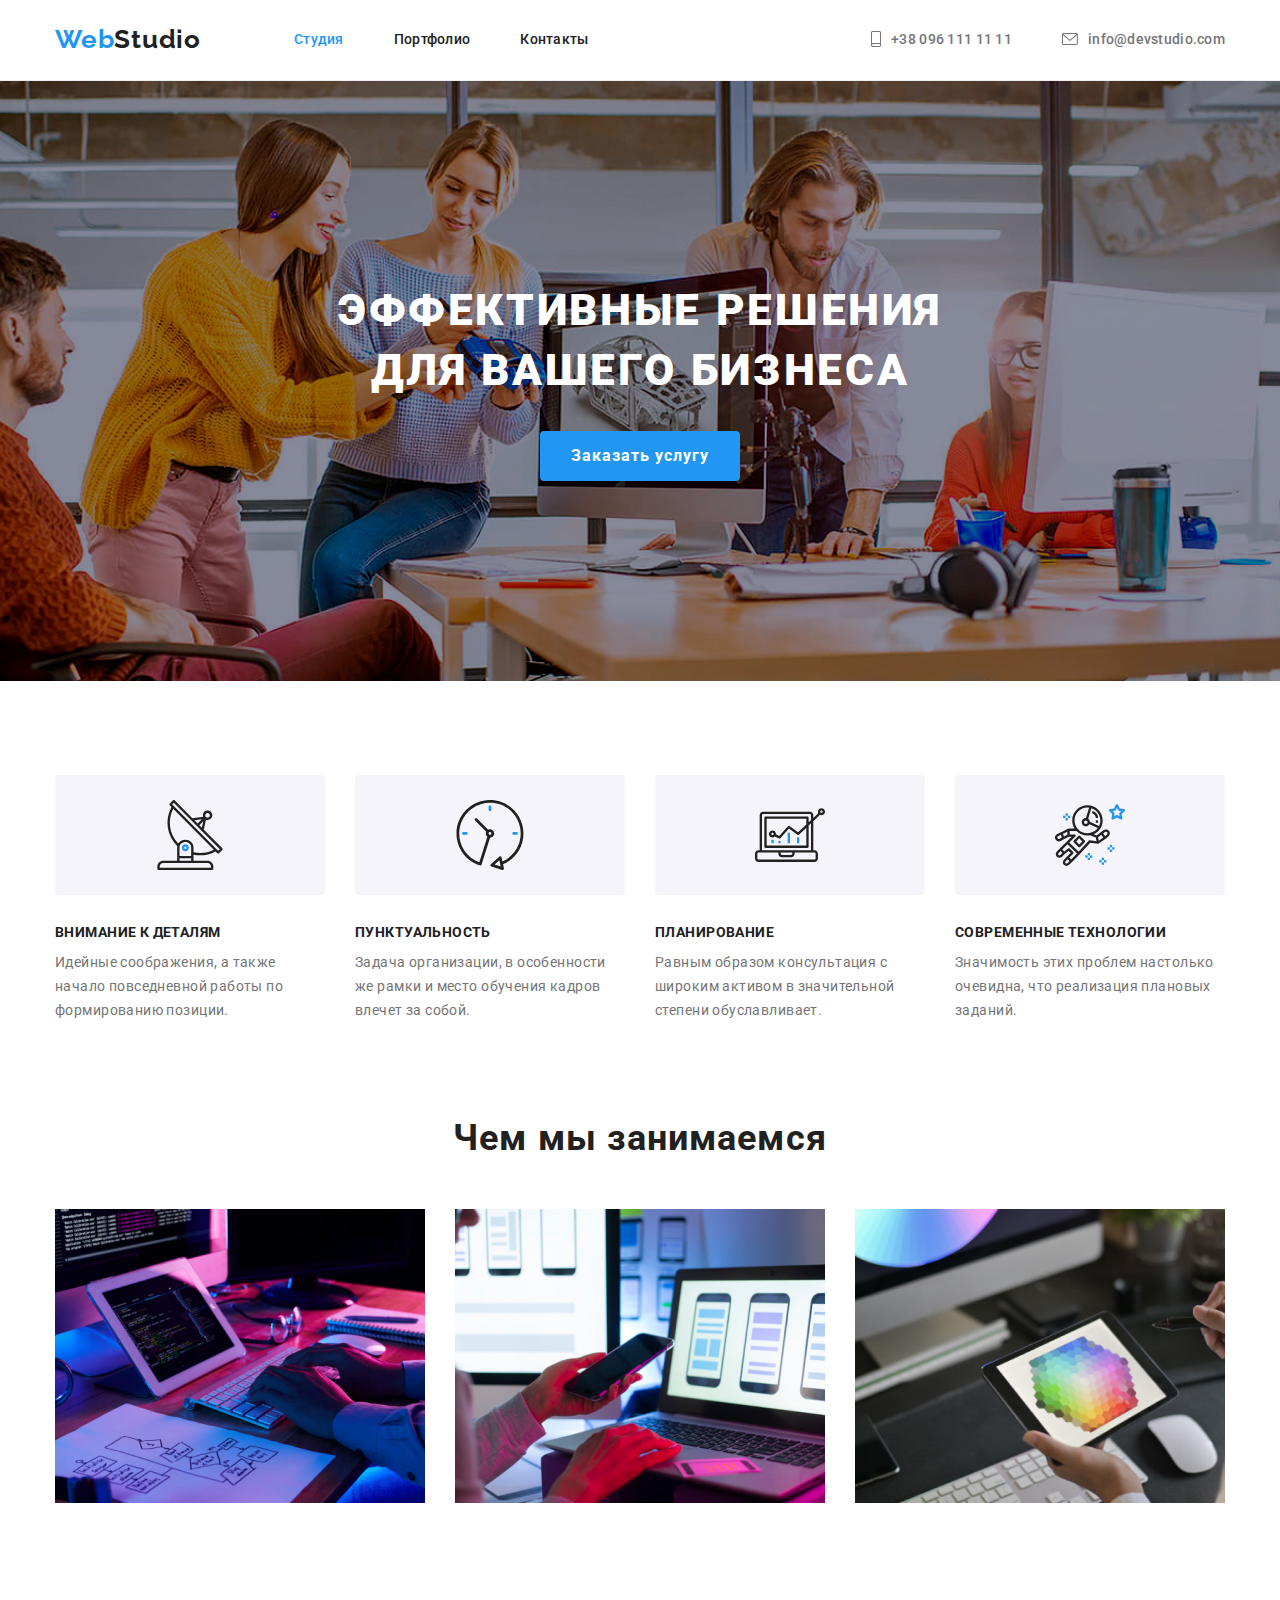
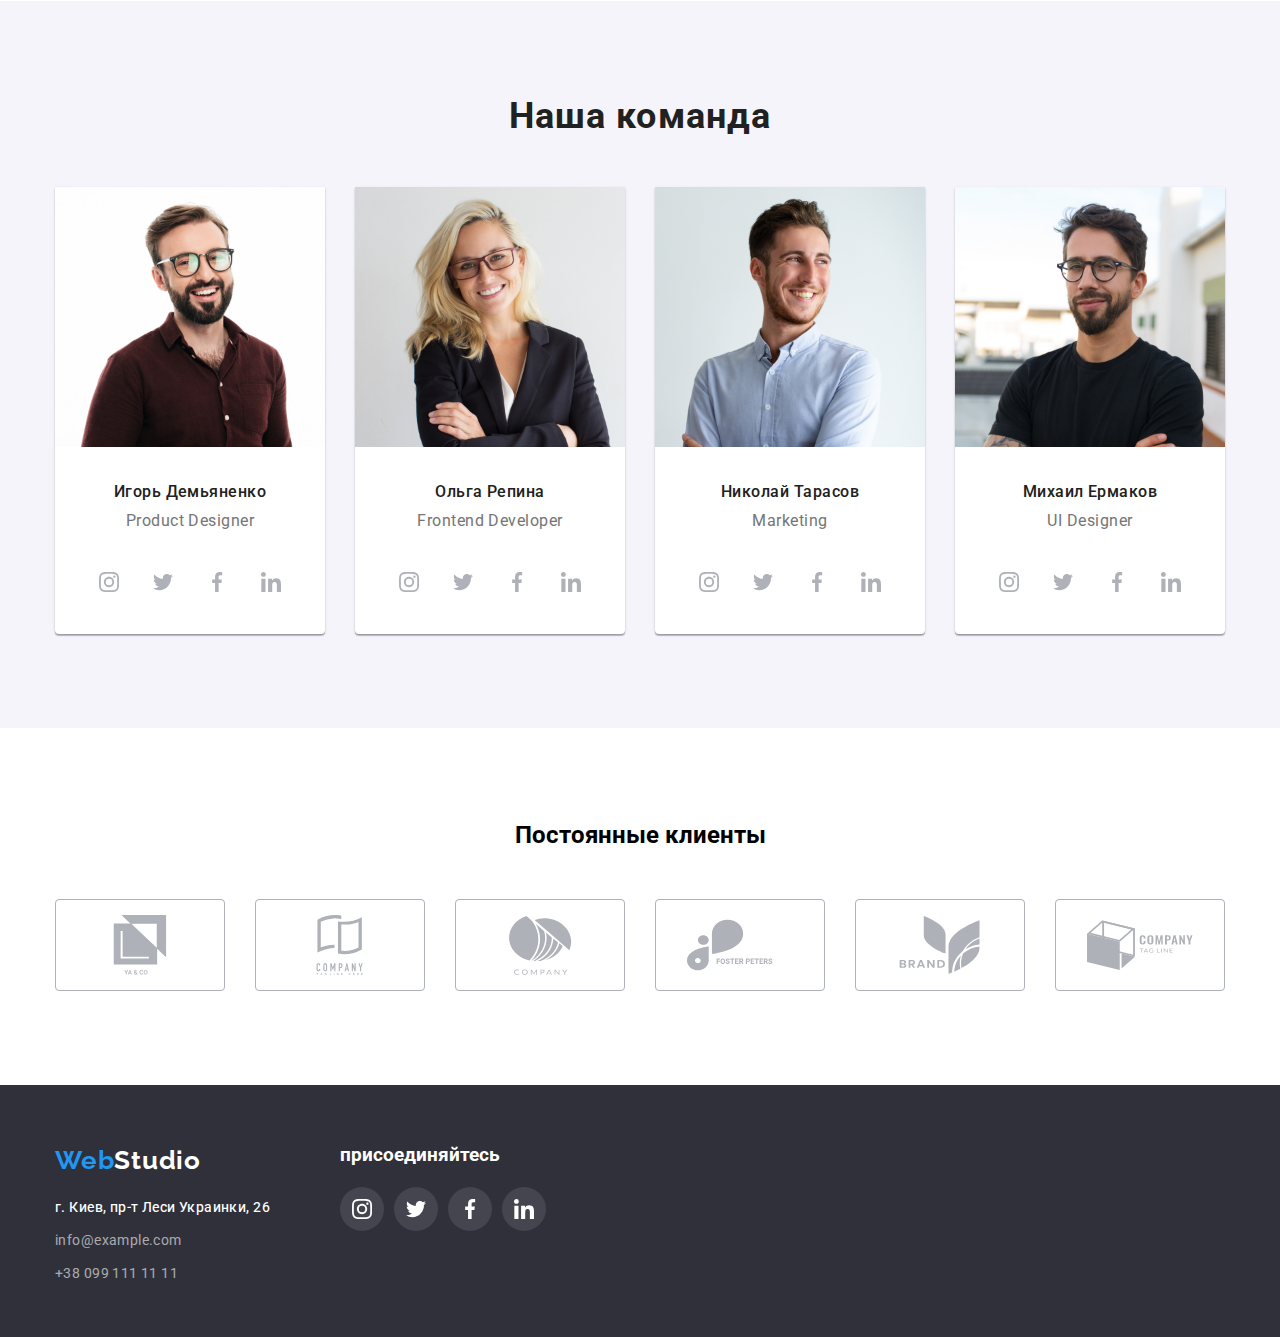
==== commit 386b7a19: "new" ====
--- a/index.html
+++ b/index.html
@@ -27,8 +27,10 @@
         </ul>
         </nav> 
         <ul class="info">
-            <li><a href="+380961111111" class="tel">+38 096 111 11 11</a></li>
-            <li><a href="mailto:info@devstudio.com" class="mail">info@devstudio.com</a></li>
+            <li><a href="+380961111111" class="tel"><svg class="icon-smartphone">
+                <use href="./images/icons.svg#icon-smartphone"></use>
+            </svg>+38 096 111 11 11</a></li>
+            <li><a href="mailto:info@devstudio.com" class="mail"> <svg class="icon-envelope"><use href="./images/icons.svg#icon-envelope"></use></svg> info@devstudio.com</a></li>
         </ul>
         </div>
     </header>
@@ -104,28 +106,28 @@
                            <li >
                                <a class="size-icon" href="" >
                                    <svg class="icon">
-                                       <use href="./icon.svg#icon-instagram"></use>
+                                       <use href="./images/icons.svg#icon-instagram"></use>
                                    </svg>
                                </a>
                            </li>
                             <li >
                                 <a class="size-icon" href="">
                                     <svg class="icon">
-                                        <use href="./icon.svg#icon-twitter"></use>
-                                    </svg>
-                                </a>
-                            </li>
-                            <li>
-                                <a class="size-icon" href="">
-                                    <svg class="icon">
-                                        <use href="./icon.svg#icon-facebook"></use>
+                                        <use href="./images/icons.svg#icon-twitter"></use>
+                                    </svg>
+                                </a>
+                            </li>
+                            <li>
+                                <a class="size-icon" href="">
+                                    <svg class="icon">
+                                        <use href="./images/icons.svg#icon-facebook"></use>
                                     </svg>
                                 </a>
                             </li>
                             <li >
                                 <a class="size-icon" href="">
                                     <svg class="icon">
-                                        <use href="./icon.svg#icon-in"></use>
+                                        <use href="./images/icons.svg#icon-in"></use>
                                     </svg>
                                 </a>
                             </li>
@@ -143,28 +145,28 @@
                             <li>
                                 <a class="size-icon" href="">
                                     <svg class="icon">
-                                        <use href="./icon.svg#icon-instagram"></use>
-                                    </svg>
-                                </a>
-                            </li>
-                            <li>
-                                <a class="size-icon" href="">
-                                    <svg class="icon">
-                                        <use href="./icon.svg#icon-twitter"></use>
-                                    </svg>
-                                </a>
-                            </li>
-                            <li>
-                                <a class="size-icon" href="">
-                                    <svg class="icon">
-                                        <use href="./icon.svg#icon-facebook"></use>
-                                    </svg>
-                                </a>
-                            </li>
-                            <li>
-                                <a class="size-icon" href="">
-                                    <svg class="icon">
-                                        <use href="./icon.svg#icon-in"></use>
+                                        <use href="./images/icons.svg#icon-instagram"></use>
+                                    </svg>
+                                </a>
+                            </li>
+                            <li>
+                                <a class="size-icon" href="">
+                                    <svg class="icon">
+                                        <use href="./images/icons.svg#icon-twitter"></use>
+                                    </svg>
+                                </a>
+                            </li>
+                            <li>
+                                <a class="size-icon" href="">
+                                    <svg class="icon">
+                                        <use href="./images/icons.svg#icon-facebook"></use>
+                                    </svg>
+                                </a>
+                            </li>
+                            <li>
+                                <a class="size-icon" href="">
+                                    <svg class="icon">
+                                        <use href="./images/icons.svg#icon-in"></use>
                                     </svg>
                                 </a>
                             </li>
@@ -182,28 +184,28 @@
                             <li>
                                 <a class="size-icon" href="">
                                     <svg class="icon">
-                                        <use href="./icon.svg#icon-instagram"></use>
-                                    </svg>
-                                </a>
-                            </li>
-                            <li>
-                                <a class="size-icon" href="">
-                                    <svg class="icon">
-                                        <use href="./icon.svg#icon-twitter"></use>
-                                    </svg>
-                                </a>
-                            </li>
-                            <li>
-                                <a class="size-icon" href="">
-                                    <svg class="icon">
-                                        <use href="./icon.svg#icon-facebook"></use>
-                                    </svg>
-                                </a>
-                            </li>
-                            <li>
-                                <a class="size-icon" href="">
-                                    <svg class="icon">
-                                        <use href="./icon.svg#icon-in"></use>
+                                        <use href="./images/icons.svg#icon-instagram"></use>
+                                    </svg>
+                                </a>
+                            </li>
+                            <li>
+                                <a class="size-icon" href="">
+                                    <svg class="icon">
+                                        <use href="./images/icons.svg#icon-twitter"></use>
+                                    </svg>
+                                </a>
+                            </li>
+                            <li>
+                                <a class="size-icon" href="">
+                                    <svg class="icon">
+                                        <use href="./images/icons.svg#icon-facebook"></use>
+                                    </svg>
+                                </a>
+                            </li>
+                            <li>
+                                <a class="size-icon" href="">
+                                    <svg class="icon">
+                                        <use href="./images/icons.svg#icon-in"></use>
                                     </svg>
                                 </a>
                             </li>
@@ -221,28 +223,28 @@
                             <li>
                                 <a class="size-icon" href="">
                                     <svg class="icon">
-                                        <use href="./icon.svg#icon-instagram"></use>
-                                    </svg>
-                                </a>
-                            </li>
-                            <li>
-                                <a class="size-icon" href="">
-                                    <svg class="icon">
-                                        <use href="./icon.svg#icon-twitter"></use>
-                                    </svg>
-                                </a>
-                            </li>
-                            <li>
-                                <a class="size-icon" href="">
-                                    <svg class="icon">
-                                        <use href="./icon.svg#icon-facebook"></use>
-                                    </svg>
-                                </a>
-                            </li>
-                            <li>
-                                <a class="size-icon" href="">
-                                    <svg class="icon">
-                                        <use href="./icon.svg#icon-in"></use>
+                                        <use href="./images/icons.svg#icon-instagram"></use>
+                                    </svg>
+                                </a>
+                            </li>
+                            <li>
+                                <a class="size-icon" href="">
+                                    <svg class="icon">
+                                        <use href="./images/icons.svg#icon-twitter"></use>
+                                    </svg>
+                                </a>
+                            </li>
+                            <li>
+                                <a class="size-icon" href="">
+                                    <svg class="icon">
+                                        <use href="./images/icons.svg#icon-facebook"></use>
+                                    </svg>
+                                </a>
+                            </li>
+                            <li>
+                                <a class="size-icon" href="">
+                                    <svg class="icon">
+                                        <use href="./images/icons.svg#icon-in"></use>
                                     </svg>
                                 </a>
                             </li>
@@ -257,17 +259,47 @@
             <h2>Постоянные клиенты</h2>
             <ul class="client-box">
                 <li>
-                    <a  href="">
-                        <svg class="icon-client">
-                            <use href="./icon.svg#icon-clien1"></use>
-                        </svg>
-                    </a>
-                </li>
-                <li></li>
-                <li></li>
-                <li></li>
-                <li></li>
-                <li></li>
+                    <a class="box-icon-client" href="">
+                        <svg class="icon-client">
+                            <use href="./images/icons.svg#icon-clien1"></use>
+                        </svg>
+                    </a>
+                </li>
+                <li>
+                    <a class="box-icon-client" href="">
+                        <svg class="icon-client">
+                            <use href="./images/icons.svg#icon-clien2"></use>
+                        </svg>
+                    </a>
+                </li>
+                <li>
+                    <a class="box-icon-client" href="">
+                        <svg class="icon-client">
+                            <use href="./images/icons.svg#icon-clien3"></use>
+                        </svg>
+                    </a>
+                </li>
+                <li>
+                    <a class="box-icon-client" href="">
+                        <svg class="icon-client">
+                            <use href="./images/icons.svg#icon-clien4"></use>
+                        </svg>
+                    </a>
+                </li>
+                <li>
+                    <a class="box-icon-client" href="">
+                        <svg class="icon-client">
+                            <use href="./images/icons.svg#icon-clien5"></use>
+                        </svg>
+                    </a>
+                </li>
+                <li>
+                    <a class="box-icon-client" href="">
+                        <svg class="icon-client">
+                            <use href="./images/icons.svg#icon-clien6"></use>
+                        </svg>
+                    </a>
+                </li>
             </ul>
             </div>
 
@@ -277,6 +309,7 @@
 
     <footer>
         <div class="container">
+            <div class="footer-logo">
             <div class="logo-down">
         <a href="./index.html"><span class="web-down">Web</span><span class="studio-down">Studio</span></a>
         </div>
@@ -288,6 +321,41 @@
             </ul>
         </address>
         </div>
+        <div class="footer-soc">
+            <h3>присоединяйтесь</h3>
+            <ul class="soc">
+                <li>
+                    <a class="f-size-icon" href="">
+                        <svg class="f-icon">
+                            <use href="./images/icons.svg#icon-instagram"></use>
+                        </svg>
+                    </a>
+                </li>
+                <li>
+                    <a class="f-size-icon" href="">
+                        <svg class="f-icon">
+                            <use href="./images/icons.svg#icon-twitter"></use>
+                        </svg>
+                    </a>
+                </li>
+                <li>
+                    <a class="f-size-icon" href="">
+                        <svg class="f-icon">
+                            <use href="./images/icons.svg#icon-facebook"></use>
+                        </svg>
+                    </a>
+                </li>
+                <li>
+                    <a class="f-size-icon" href="">
+                        <svg class="f-icon">
+                            <use href="./images/icons.svg#icon-in"></use>
+                        </svg>
+                    </a>
+                </li>
+            </ul>
+        </div>
+        </div>
+        
     </footer>
 
 </body>
--- a/css/styles.css
+++ b/css/styles.css
@@ -105,10 +105,13 @@
 .studio:hover,.portfolio:hover,.contacts:hover,.mail:hover,.tel:hover,.map:hover,.mail-down:hover,.tel-down:hover,
 .button-portfolio:hover{
     color: var(--button-color);
+    fill: var(--button-color);
 }
 .studio:focus,.portfolio:focus,.contacts:focus,.mail:focus,.tel:focus,.map:focus,.mail-down:focus,.tel-down:focus,
 .button-portfolio:focus {
-    color: var(--button-color);}
+    color: var(--button-color);
+    fill: var(--button-color);
+}
 .navigation,
 .info{
     font-style: normal;
@@ -137,10 +140,23 @@
 .tel{
    margin-right: 50px;
     color: var(--second-text);
+    fill: var(--second-text);
+}
+.icon-smartphone{
+width: 10px;
+height: 16px;
+margin-right: 10px;
+
 }
 .mail{
-   
+   fill: var(--second-text);
     color: var(--second-text);
+}
+.icon-envelope{
+width: 16px;
+height: 12px;
+margin-right: 10px;
+
 }
 /* blue box */
 .box-section div{
@@ -153,10 +169,15 @@
     height: 600px;
       
     background-image:  url(../images/main/background-bg.jpg);
-  background-color: rgba(47, 48, 58, 0.4);
+  
   background-repeat: no-repeat;
   background-position: center;
-}
+  
+  
+}
+/* .box-section::before{
+    background-color: rgba(47, 48, 58, 0.4);
+} */
 .box-word{
     font-family: 'Roboto';
     font-style: normal;
@@ -341,7 +362,19 @@
     justify-content: center;
     
 }
-.soc
+.soc li{
+    margin-right: 10px;
+}
+
+.soc li:last-child{
+    margin-right: 0;
+}
+.size-icon:hover{
+    background: var(--button-color);
+}
+.size-icon:focus{
+    background: var(--button-color);
+}
 .size-icon{
     display: flex;
     align-items: center;
@@ -349,26 +382,18 @@
     width: 44px;
     height: 44px;
     border-radius: 50%;
-    margin-right: 10px;
-    
-}
-.size-icon:hover{
-    background: var(--button-color);
-}
-.size-icon:focus{
-    background: var(--button-color);
+    fill: #AFB1B8;
 }
 .icon{
     height: 20px;
     width: 20px;
-    fill: #AFB1B8;
-    top: 50%;
-    left: 50%;
-}
-.icon:focus{
+    
+    
+}
+.size-icon:focus{
     fill: var(--btn-color2);
 }
-.icon:hover{
+.size-icon:hover{
     fill: var(--btn-color2);
 }
 
@@ -403,39 +428,41 @@
     text-align: center;
     margin-bottom: 50px;
 }
-.box-client {
-    
-    height: 60px;
-    width: 106px;
-    
-}
-
-.icon-client {
-   
-    fill: #AFB1B8;
-    top: 50%;
-    left: 50%;
-}
  .client-box{
     display: flex;
-    flex-wrap: wrap;
-    margin-left: -30px;
-    margin-top: -30px;
-    padding: 0;
-    list-style: none;
-    
+    justify-content: center;
  }
-.client-box li{
-    margin-left: 30px;
-    margin-top: 30px;
-    
-    flex-basis: calc((100% - 180px) / 6);
+ .client-box li{
+     display: flex;
+     justify-content: center;
     width: 170px;
     height: 92px;
     border: 1px solid #AFB1B8;
     box-sizing: border-box;
     border-radius: 4px;
-}
+    margin-right: 30px;
+ }
+.client-box li:last-child{
+    margin-right: 0;
+}
+.box-icon-client{
+    display: flex;
+    align-items: center;
+    justify-content: center;
+fill: #AFB1B8;
+}
+.icon-client {
+width: 106px;
+height: 60px;
+
+}
+.box-icon-client:hover{
+    fill: var(--button-color);
+}
+.box-icon-client:focus{
+    fill: var(--button-color);
+}
+
 
 /* portfolio */
 .portfolio-section{
@@ -460,6 +487,16 @@
 .button-portfolio li:last-child{
     padding-right: 0;
 }
+.net li:hover{
+box-shadow: 0px 3px 1px rgba(0, 0, 0, 0.1),
+0px 1px 2px rgba(0, 0, 0, 0.08),
+0px 2px 2px rgba(0, 0, 0, 0.12);
+}
+.net li:focus {
+    box-shadow: 0px 3px 1px rgba(0, 0, 0, 0.1),
+        0px 1px 2px rgba(0, 0, 0, 0.08),
+        0px 2px 2px rgba(0, 0, 0, 0.12);
+}
 .button-portfolio button{
     background: var(--btn-color2);
     border-radius: 4px;
@@ -471,10 +508,16 @@
 .button-portfolio button:hover{
     color: var(--background-color);
     background-color: var(--button-color);
+    box-shadow: 0px 3px 1px rgba(0, 0, 0, 0.1),
+    0px 1px 2px rgba(0, 0, 0, 0.08),
+    0px 2px 2px rgba(0, 0, 0, 0.12);
 }
 .button-portfolio button:focus {
     color: var(--background-color);
     background-color: var(--button-color);
+    box-shadow: 0px 3px 1px rgba(0, 0, 0, 0.1),
+    0px 1px 2px rgba(0, 0, 0, 0.08),
+    0px 2px 2px rgba(0, 0, 0, 0.12);
 }
 .button-portfolio{
     margin: 0 0 50px 0;
@@ -527,9 +570,24 @@
 footer{
     height: 252px;
     background-color: var(--brand-color);
-}
-footer {
-  padding: 60px 0 60px 0;  
+    padding: 60px 0 60px 0;
+}
+.footer-soc h3{
+    color: var(--background-color);
+    margin-bottom: 20px;
+}
+footer .container{
+    display: flex;
+    
+}
+.footer-logo{
+    font-family: 'Roboto';
+    font-style: normal;
+    font-weight: 700;
+    font-size: 14px;
+    line-height: 16px;
+    letter-spacing: 0.03em;
+    margin-right: 70px;
 }
 .logo-down{
     margin-bottom: 20px;
@@ -588,4 +646,22 @@
     letter-spacing: 0.03em;
     
     color: rgba(255, 255, 255, 0.6);
+}
+.f-size-icon {
+    display: flex;
+    align-items: center;
+    justify-content: center;
+    width: 44px;
+    height: 44px;
+    border-radius: 50%;
+    background: rgba(255, 255, 255, 0.1);
+}
+
+.f-icon {
+    height: 20px;
+    width: 20px;
+    fill: var(--background-color);
+}
+.f-size-icon:hover{
+    background-color: var(--button-color);
 }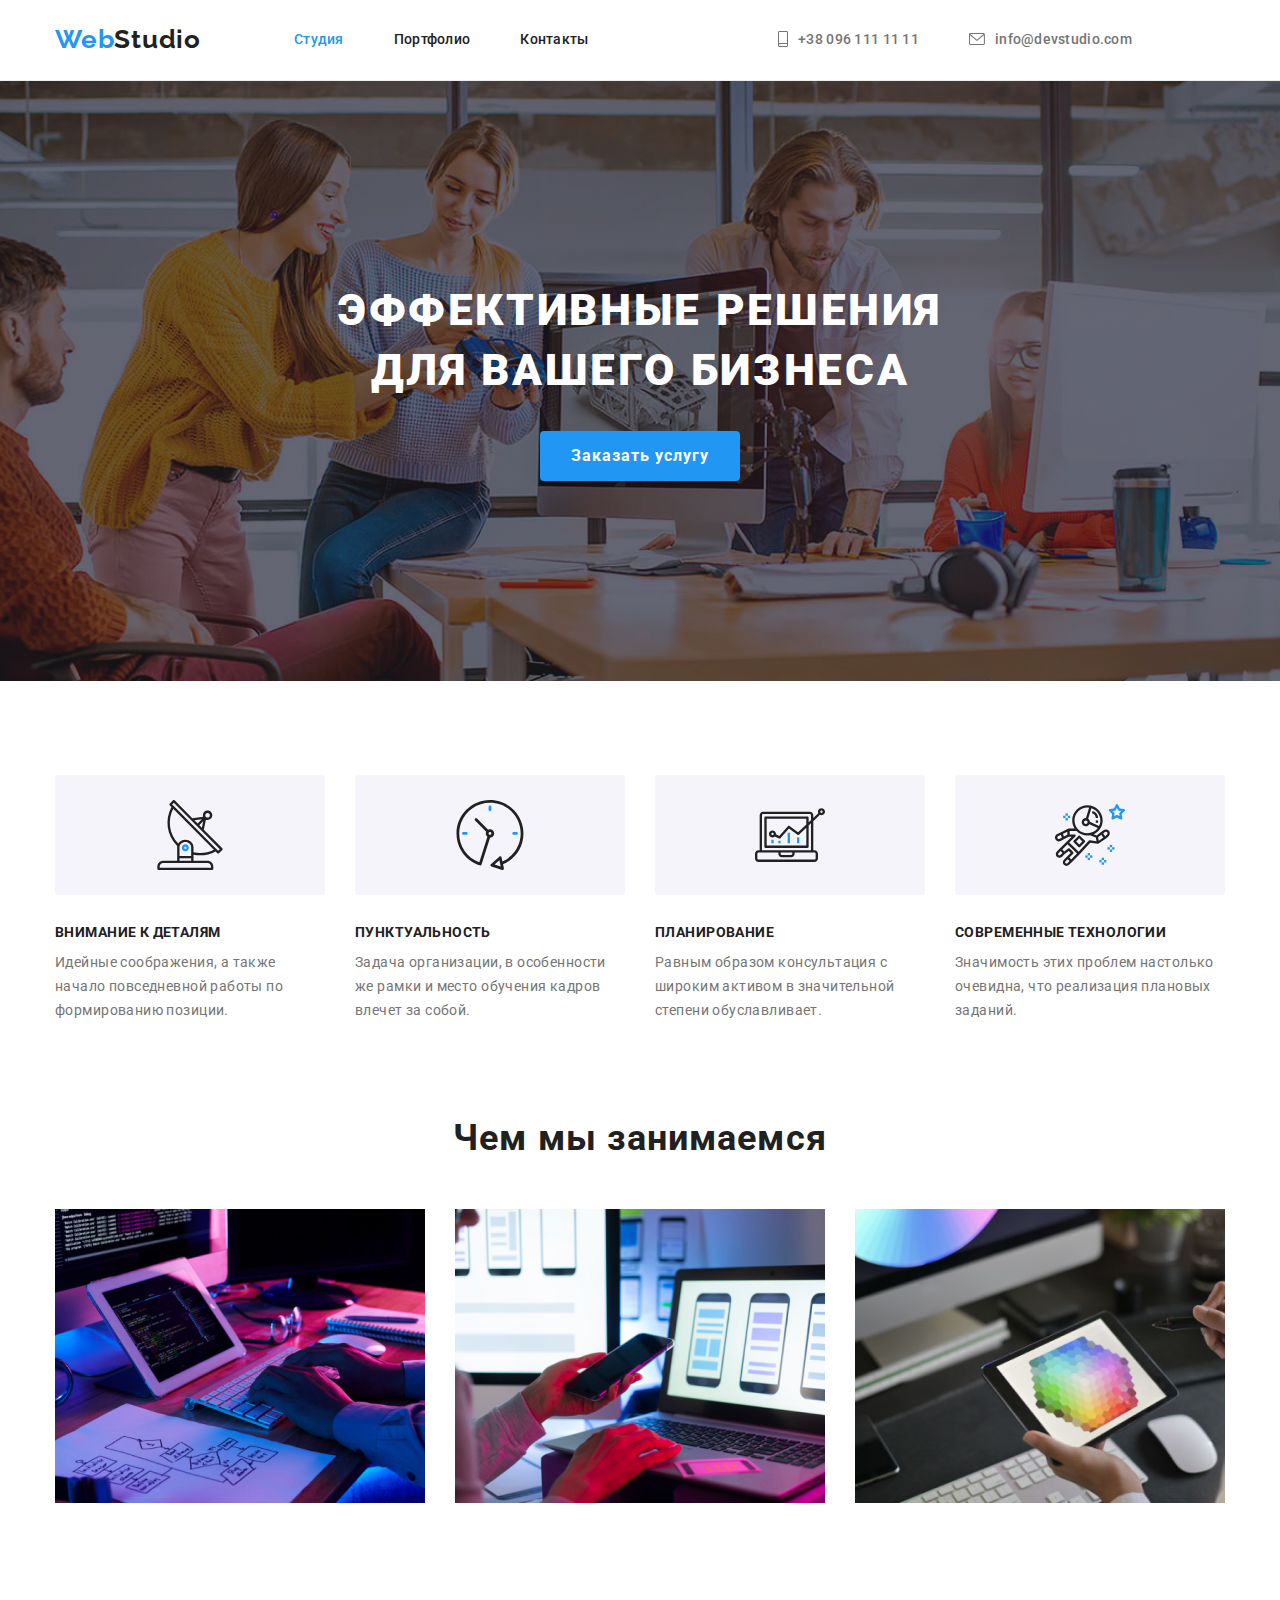
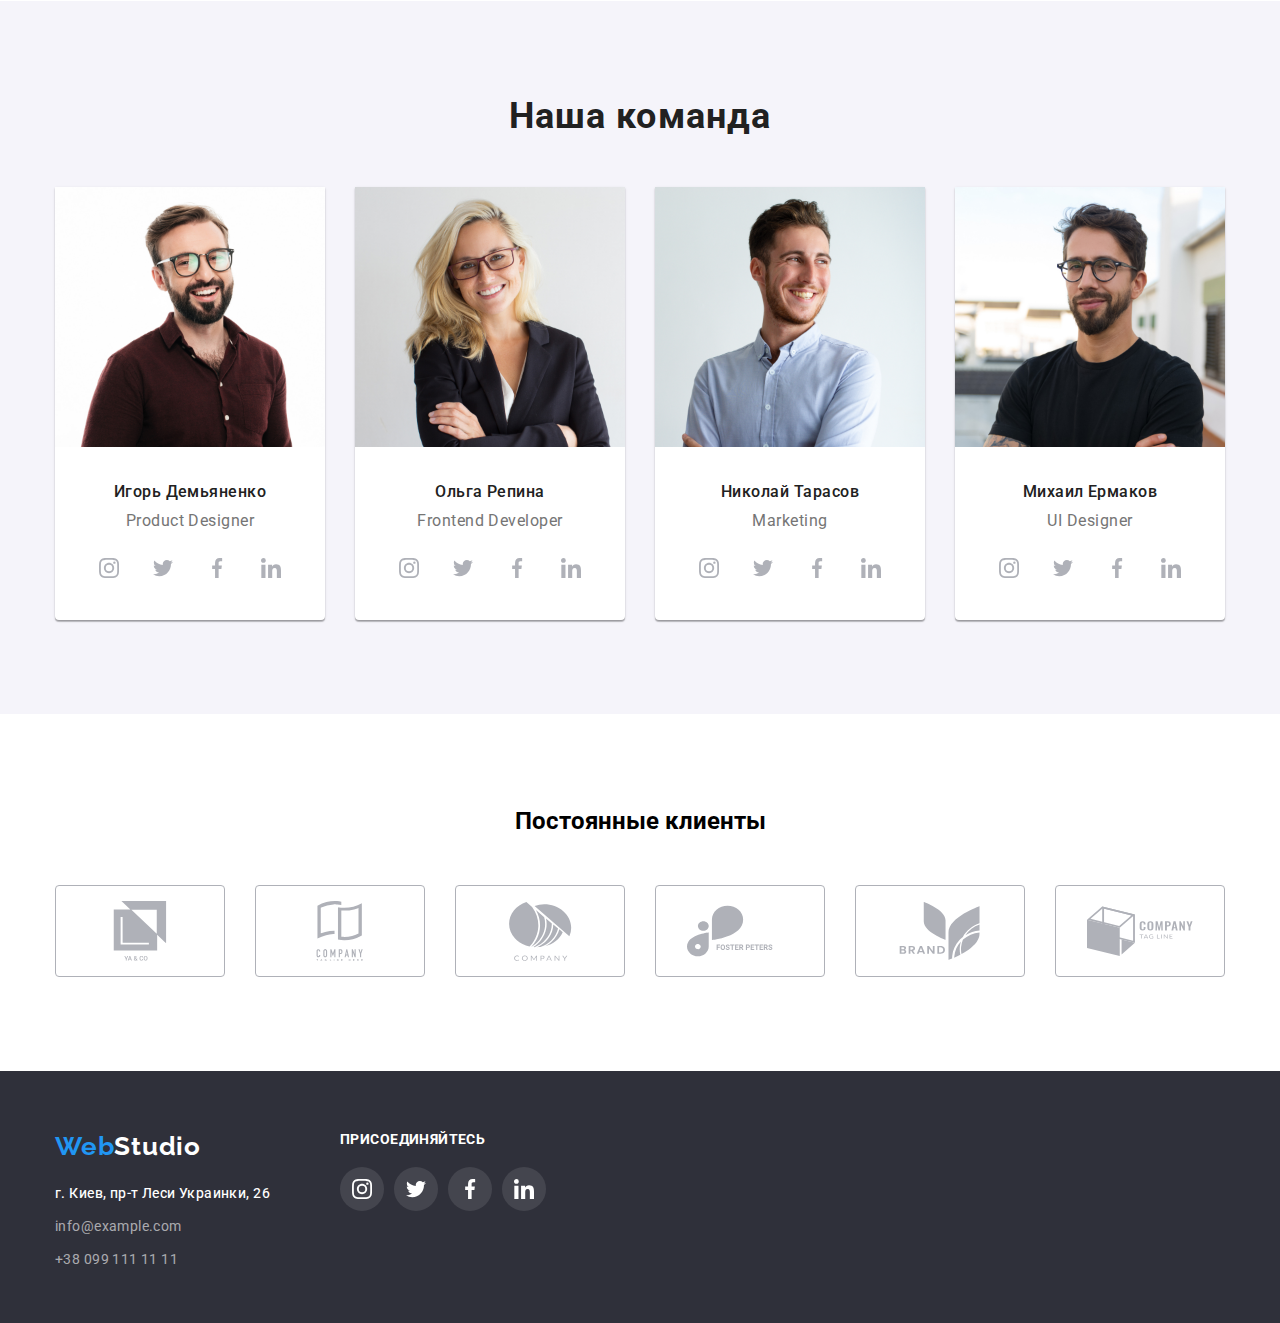
==== commit 4363a290: "new" ====
--- a/index.html
+++ b/index.html
@@ -100,9 +100,7 @@
                     <div>
                     <h3 class="name">Игорь Демьяненко</h3>
                     <p class="name-op">Product Designer</p>
-                    </div>
-                    <div>
-                        <ul class="soc">
+                    <ul class="soc">
                            <li >
                                <a class="size-icon" href="" >
                                    <svg class="icon">
@@ -133,123 +131,122 @@
                             </li>
                         </ul>
                     </div>
+                        
+                    
                 </li>
                 <li>
                     <img src="./images/main/img(1).jpg" alt="разработчик" width="270" height="260">
                     <div>
                     <h3 class="name">Ольга Репина</h3>
                     <p class="name-op">Frontend Developer</p>
-                    </div>
-                    <div>
-                        <ul class="soc">
-                            <li>
-                                <a class="size-icon" href="">
-                                    <svg class="icon">
-                                        <use href="./images/icons.svg#icon-instagram"></use>
-                                    </svg>
-                                </a>
-                            </li>
-                            <li>
-                                <a class="size-icon" href="">
-                                    <svg class="icon">
-                                        <use href="./images/icons.svg#icon-twitter"></use>
-                                    </svg>
-                                </a>
-                            </li>
-                            <li>
-                                <a class="size-icon" href="">
-                                    <svg class="icon">
-                                        <use href="./images/icons.svg#icon-facebook"></use>
-                                    </svg>
-                                </a>
-                            </li>
-                            <li>
-                                <a class="size-icon" href="">
-                                    <svg class="icon">
-                                        <use href="./images/icons.svg#icon-in"></use>
-                                    </svg>
-                                </a>
-                            </li>
-                        </ul>
-                    </div>
+                    <ul class="soc">
+                        <li>
+                            <a class="size-icon" href="">
+                                <svg class="icon">
+                                    <use href="./images/icons.svg#icon-instagram"></use>
+                                </svg>
+                            </a>
+                        </li>
+                        <li>
+                            <a class="size-icon" href="">
+                                <svg class="icon">
+                                    <use href="./images/icons.svg#icon-twitter"></use>
+                                </svg>
+                            </a>
+                        </li>
+                        <li>
+                            <a class="size-icon" href="">
+                                <svg class="icon">
+                                    <use href="./images/icons.svg#icon-facebook"></use>
+                                </svg>
+                            </a>
+                        </li>
+                        <li>
+                            <a class="size-icon" href="">
+                                <svg class="icon">
+                                    <use href="./images/icons.svg#icon-in"></use>
+                                </svg>
+                            </a>
+                        </li>
+                    </ul>
+                    </div>
+                   
                 </li>
                 <li>
                     <img src="./images/main/img(2).jpg" alt="маркетолог" width="270" height="260">
                     <div>
                     <h3 class="name">Николай Тарасов</h3>
                     <p class="name-op">Marketing</p>
-                    </div>
-                    <div>
-                        <ul class="soc">
-                            <li>
-                                <a class="size-icon" href="">
-                                    <svg class="icon">
-                                        <use href="./images/icons.svg#icon-instagram"></use>
-                                    </svg>
-                                </a>
-                            </li>
-                            <li>
-                                <a class="size-icon" href="">
-                                    <svg class="icon">
-                                        <use href="./images/icons.svg#icon-twitter"></use>
-                                    </svg>
-                                </a>
-                            </li>
-                            <li>
-                                <a class="size-icon" href="">
-                                    <svg class="icon">
-                                        <use href="./images/icons.svg#icon-facebook"></use>
-                                    </svg>
-                                </a>
-                            </li>
-                            <li>
-                                <a class="size-icon" href="">
-                                    <svg class="icon">
-                                        <use href="./images/icons.svg#icon-in"></use>
-                                    </svg>
-                                </a>
-                            </li>
-                        </ul>
-                    </div>
+                    <ul class="soc">
+                        <li>
+                            <a class="size-icon" href="">
+                                <svg class="icon">
+                                    <use href="./images/icons.svg#icon-instagram"></use>
+                                </svg>
+                            </a>
+                        </li>
+                        <li>
+                            <a class="size-icon" href="">
+                                <svg class="icon">
+                                    <use href="./images/icons.svg#icon-twitter"></use>
+                                </svg>
+                            </a>
+                        </li>
+                        <li>
+                            <a class="size-icon" href="">
+                                <svg class="icon">
+                                    <use href="./images/icons.svg#icon-facebook"></use>
+                                </svg>
+                            </a>
+                        </li>
+                        <li>
+                            <a class="size-icon" href="">
+                                <svg class="icon">
+                                    <use href="./images/icons.svg#icon-in"></use>
+                                </svg>
+                            </a>
+                        </li>
+                    </ul>
+                    </div>
+                    
                 </li>
                 <li>
                     <img src="./images/main/img(3).jpg" alt="дизайнер" width="270" height="260">
                     <div>
                     <h3 class="name">Михаил Ермаков</h3>
                     <p class="name-op">UI Designer</p>
-                    </div>
-                    <div>
-                        <ul class="soc">
-                            <li>
-                                <a class="size-icon" href="">
-                                    <svg class="icon">
-                                        <use href="./images/icons.svg#icon-instagram"></use>
-                                    </svg>
-                                </a>
-                            </li>
-                            <li>
-                                <a class="size-icon" href="">
-                                    <svg class="icon">
-                                        <use href="./images/icons.svg#icon-twitter"></use>
-                                    </svg>
-                                </a>
-                            </li>
-                            <li>
-                                <a class="size-icon" href="">
-                                    <svg class="icon">
-                                        <use href="./images/icons.svg#icon-facebook"></use>
-                                    </svg>
-                                </a>
-                            </li>
-                            <li>
-                                <a class="size-icon" href="">
-                                    <svg class="icon">
-                                        <use href="./images/icons.svg#icon-in"></use>
-                                    </svg>
-                                </a>
-                            </li>
-                        </ul>
-                    </div>
+                    <ul class="soc">
+                        <li>
+                            <a class="size-icon" href="">
+                                <svg class="icon">
+                                    <use href="./images/icons.svg#icon-instagram"></use>
+                                </svg>
+                            </a>
+                        </li>
+                        <li>
+                            <a class="size-icon" href="">
+                                <svg class="icon">
+                                    <use href="./images/icons.svg#icon-twitter"></use>
+                                </svg>
+                            </a>
+                        </li>
+                        <li>
+                            <a class="size-icon" href="">
+                                <svg class="icon">
+                                    <use href="./images/icons.svg#icon-facebook"></use>
+                                </svg>
+                            </a>
+                        </li>
+                        <li>
+                            <a class="size-icon" href="">
+                                <svg class="icon">
+                                    <use href="./images/icons.svg#icon-in"></use>
+                                </svg>
+                            </a>
+                        </li>
+                    </ul>
+                    </div>
+                    
                 </li>
             </ul>
             </div>
--- a/css/styles.css
+++ b/css/styles.css
@@ -27,8 +27,7 @@
     --second-text: #757575;
 }
 body{
-    font-family: -apple-system, BlinkMacSystemFont, 'Segoe UI', Roboto, Oxygen, Ubuntu, Cantarell,
-     'Open Sans', 'Helvetica Neue', sans-serif;
+    font-family: 'Roboto', sans-serif;;
        
     background: var(--background-color);
   
@@ -99,9 +98,11 @@
     letter-spacing: 0.03em;
     
     color: var(--text-color);
+    
+}
+header a{
     margin-right: 93px;
 }
-
 .studio:hover,.portfolio:hover,.contacts:hover,.mail:hover,.tel:hover,.map:hover,.mail-down:hover,.tel-down:hover,
 .button-portfolio:hover{
     color: var(--button-color);
@@ -114,6 +115,7 @@
 }
 .navigation,
 .info{
+    
     font-style: normal;
     font-weight: 500;
     font-size: 14px;
@@ -168,10 +170,11 @@
 .box-section{
     height: 600px;
       
-    background-image:  url(../images/main/background-bg.jpg);
+    background-image: linear-gradient(to right, rgba(47, 48, 58, 0.4), rgba(47, 48, 58, 0.4)), url(../images/main/background-bg.jpg);
   
   background-repeat: no-repeat;
   background-position: center;
+  
   
   
 }
@@ -419,6 +422,7 @@
     letter-spacing: 0.03em;
     
     color: var(--second-text);
+    margin-bottom: 16px;
 }
 .our-client{
     justify-content: center;
@@ -435,11 +439,7 @@
  .client-box li{
      display: flex;
      justify-content: center;
-    width: 170px;
-    height: 92px;
-    border: 1px solid #AFB1B8;
-    box-sizing: border-box;
-    border-radius: 4px;
+    
     margin-right: 30px;
  }
 .client-box li:last-child{
@@ -450,6 +450,11 @@
     align-items: center;
     justify-content: center;
 fill: #AFB1B8;
+width: 170px;
+height: 92px;
+border: 1px solid #AFB1B8;
+box-sizing: border-box;
+border-radius: 4px;
 }
 .icon-client {
 width: 106px;
@@ -457,9 +462,11 @@
 
 }
 .box-icon-client:hover{
+    border-color: var(--button-color);
     fill: var(--button-color);
 }
 .box-icon-client:focus{
+    border-color: var(--button-color);
     fill: var(--button-color);
 }
 
@@ -573,6 +580,12 @@
     padding: 60px 0 60px 0;
 }
 .footer-soc h3{
+    font-style: normal;
+    font-weight: 700;
+    font-size: 14px;
+    line-height: 16px;
+    letter-spacing: 0.03em;
+    text-transform: uppercase;
     color: var(--background-color);
     margin-bottom: 20px;
 }
@@ -664,4 +677,7 @@
 }
 .f-size-icon:hover{
     background-color: var(--button-color);
+}
+.f-size-icon:focus {
+    background-color: var(--button-color);
 }